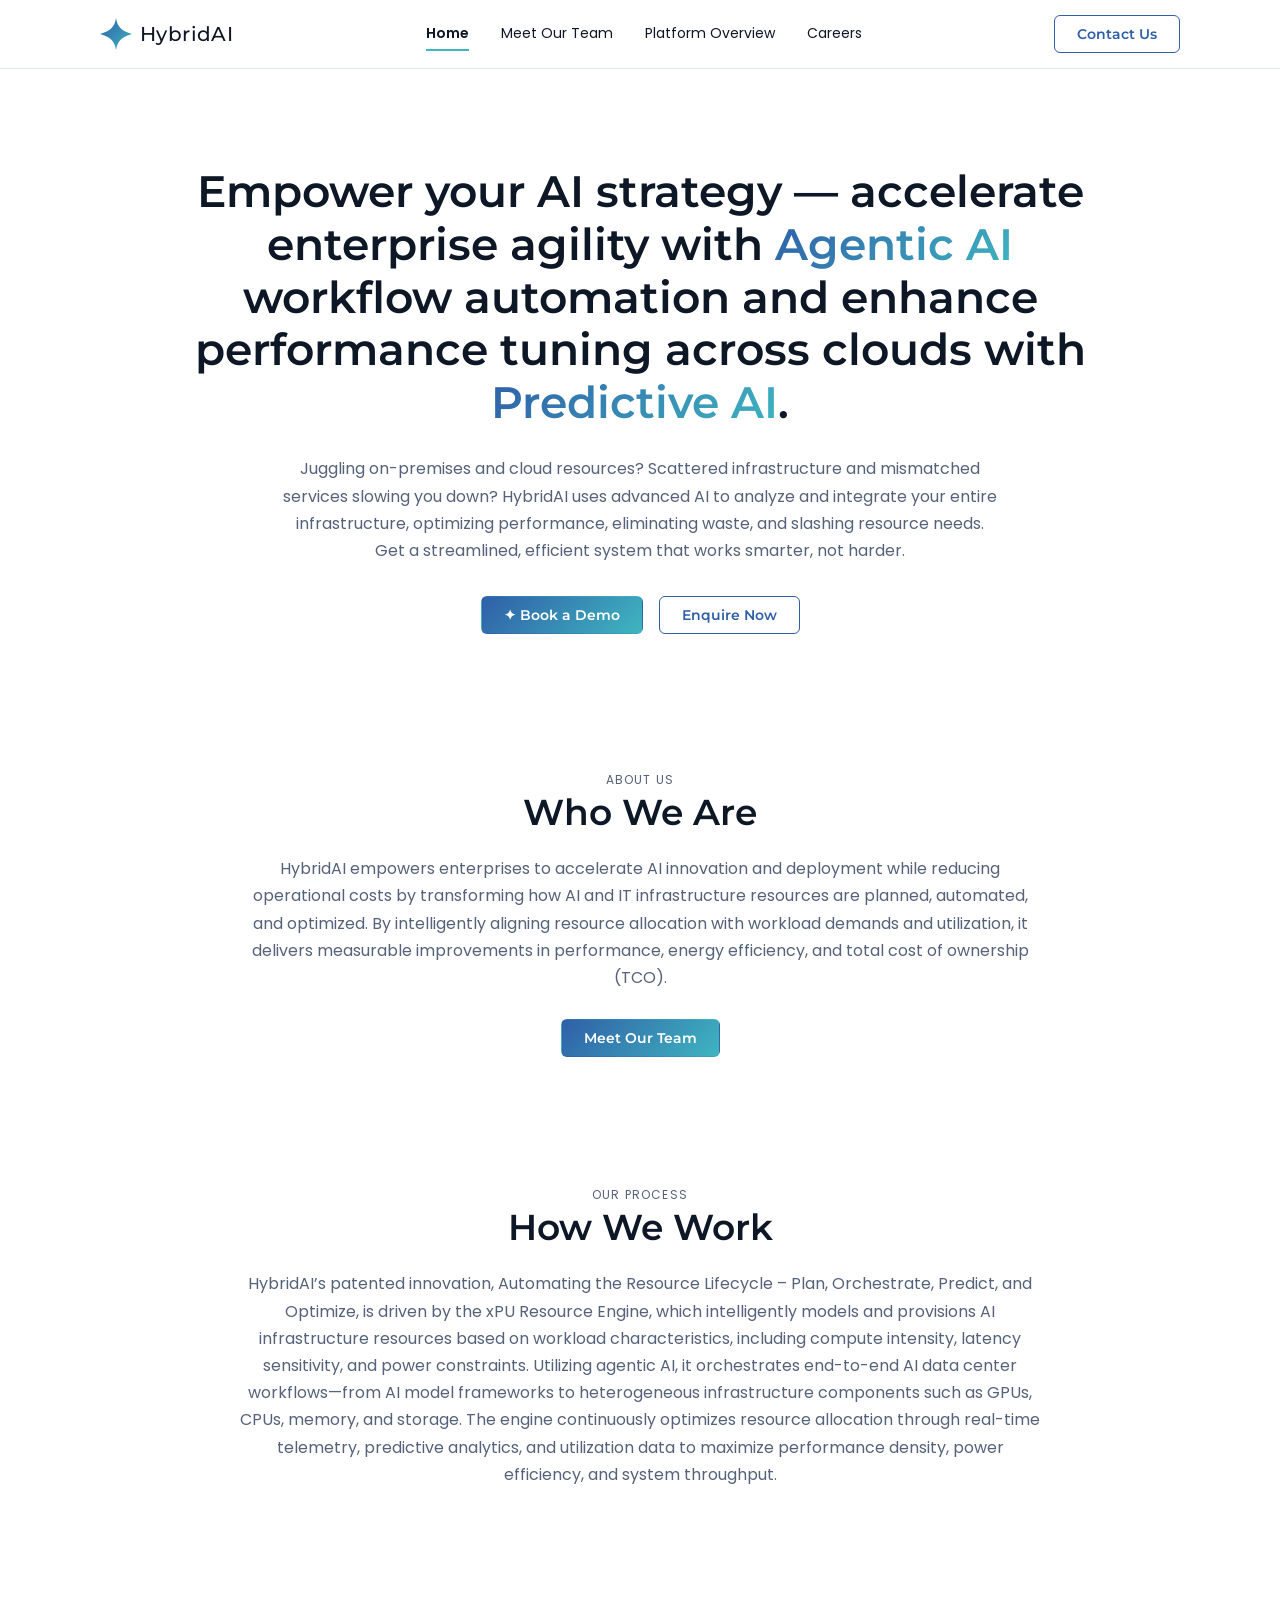
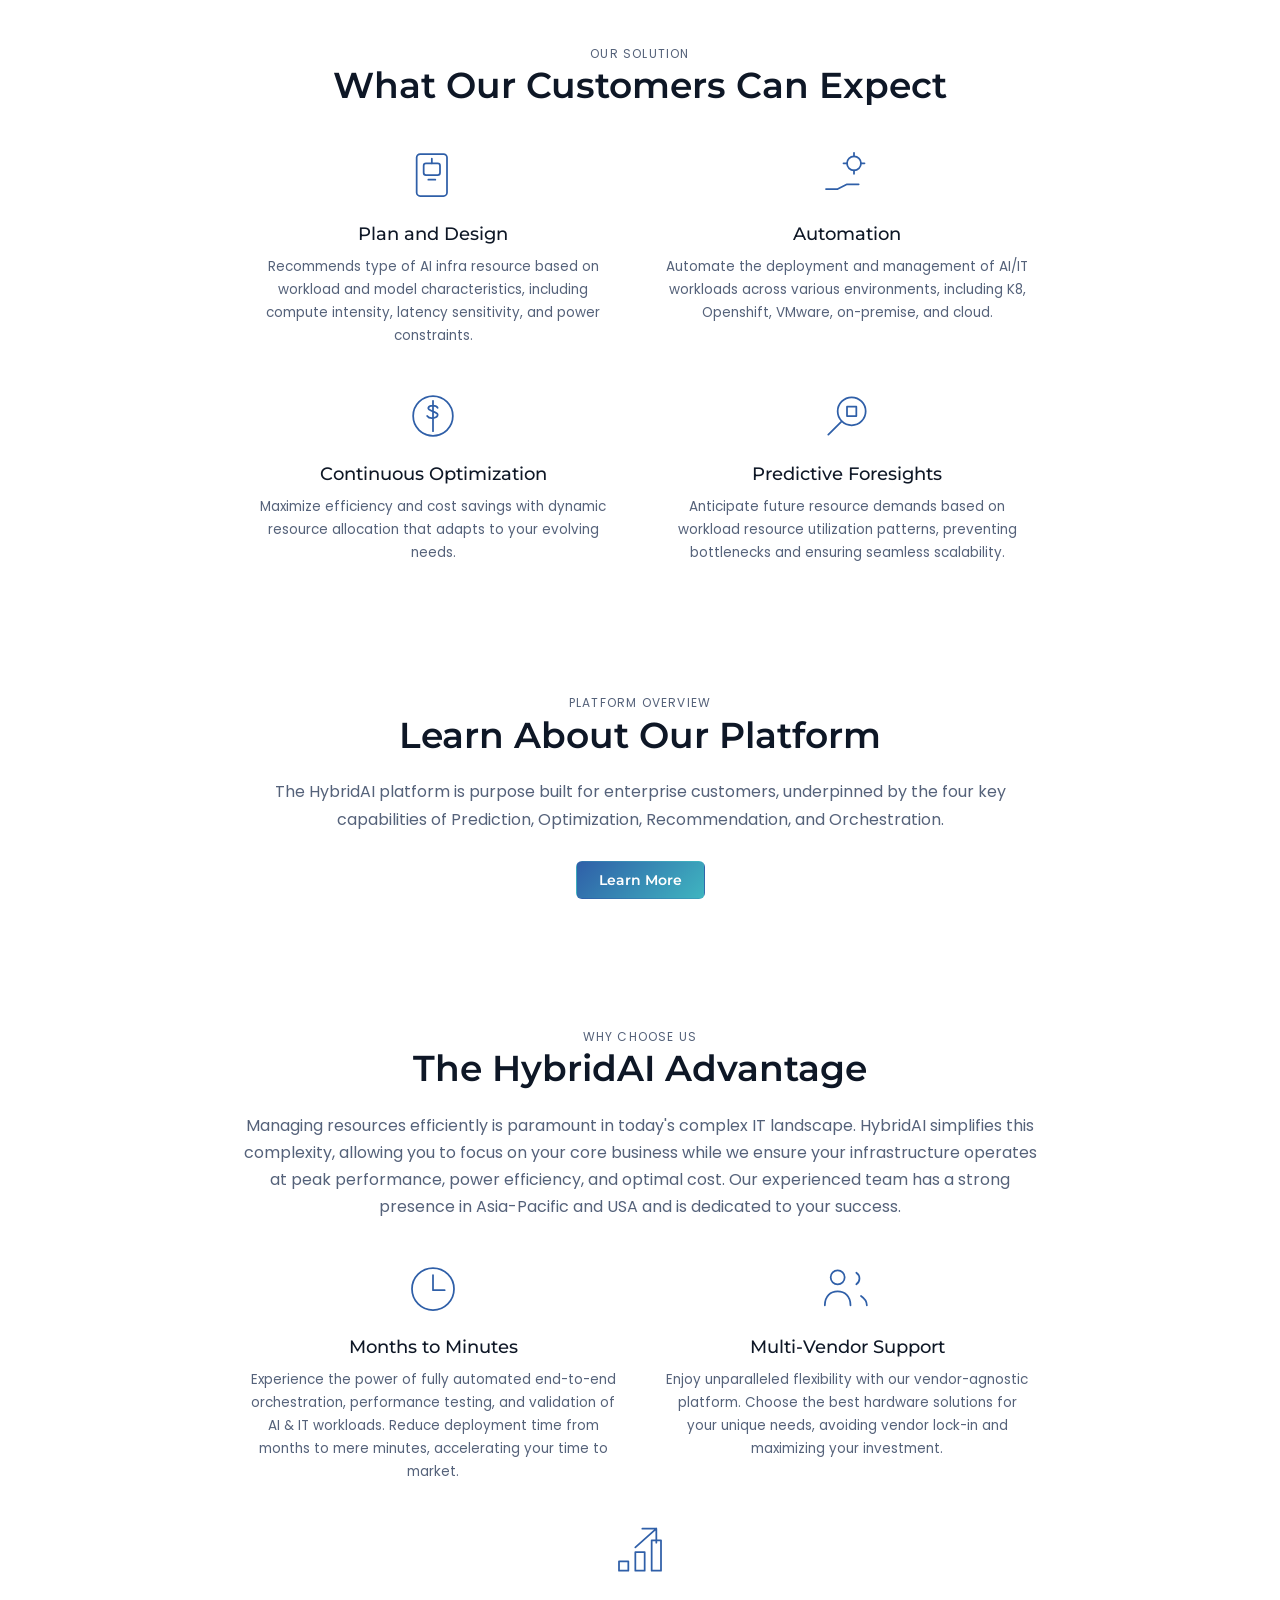
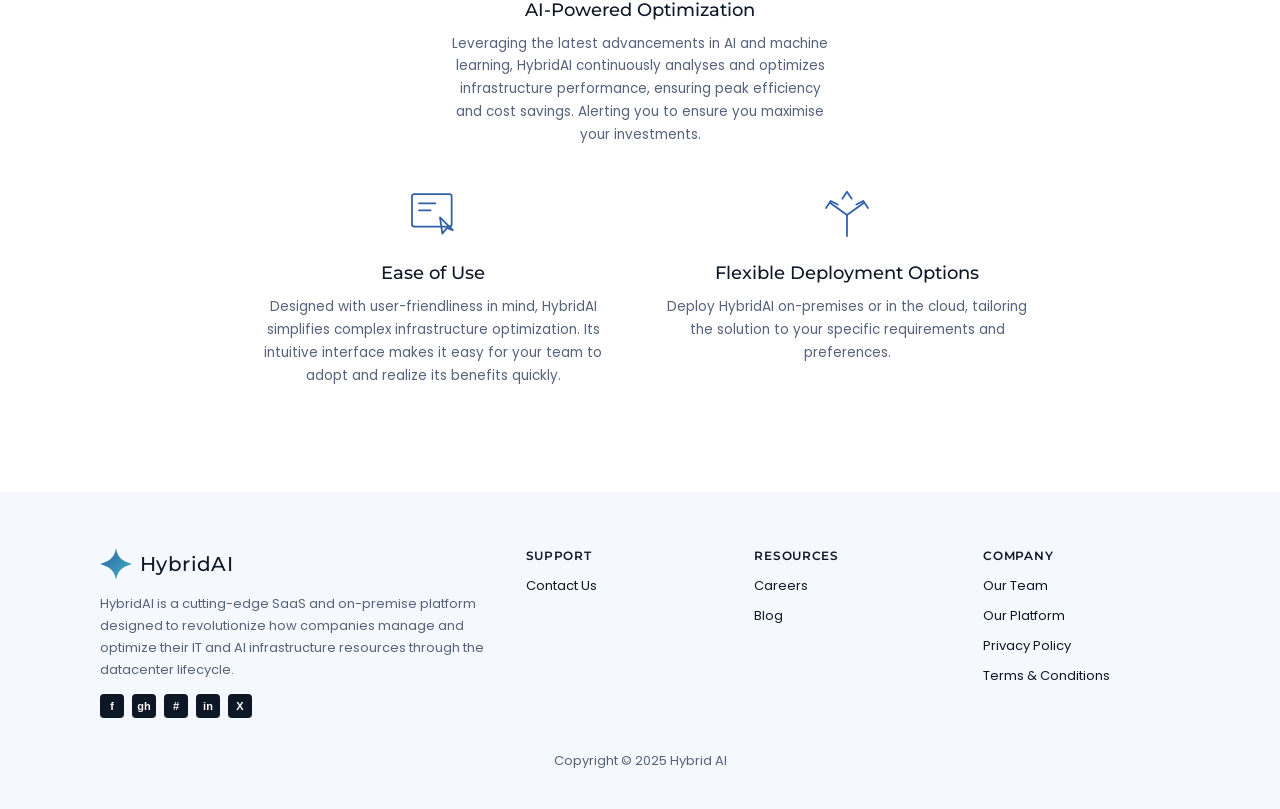
==== index.html @ e0571bff "Build HybridAI marketing site Co-Authored-By: Claude Sonnet 5.5 <noreply@anthropic.com> Claude-Sessi" ====
<!doctype html><html lang="en"><head><meta charset="utf-8"><meta name="viewport" content="width=device-width,initial-scale=1">
<title>Home · HybridAI</title><meta name="description" content="AI-driven IT infrastructure optimization.">
<link rel="preconnect" href="https://fonts.googleapis.com"><link href="https://fonts.googleapis.com/css2?family=Montserrat:wght@400;500;600;700&family=Poppins:wght@400;500&display=swap" rel="stylesheet">
<link rel="stylesheet" href="assets/style.css"></head><body><a class="skip" href="#main">Skip to content</a>
<header><div class="wrap nav"><a class="logo" href="index.html"><svg width="32" height="32" viewBox="0 0 32 32" aria-hidden="true"><defs><linearGradient id="g" x1="0" y1="0" x2="1" y2="1"><stop stop-color="#2f5fa8"/><stop offset="1" stop-color="#3fb5c0"/></linearGradient></defs><path fill="url(#g)" d="M16 0c1.5 9 5.5 13 16 16-10.500 3-14.500 7-16 16-1.500-9-5.500-13-16-16C10.500 13 14.500 9 16 0z"/></svg>HybridAI</a>
<button class="menu" aria-label="Menu" aria-expanded="false">☰</button><nav aria-label="Main"><ul><li><a href="index.html" aria-current=page>Home</a></li><li><a href="team.html">Meet Our Team</a></li><li><a href="platform.html">Platform Overview</a></li><li><a href="careers.html">Careers</a></li></ul></nav><a class="btn" href="contact.html">Contact Us</a></div></header>
<main id="main"><section class="hero wrap"><h1 class="reveal">Empower your AI strategy — accelerate enterprise agility with <em>Agentic AI</em> workflow automation and enhance performance tuning across clouds with <em>Predictive AI</em>.</h1>
<p class="reveal">Juggling on-premises and cloud resources? Scattered infrastructure and mismatched services slowing you down? HybridAI uses advanced AI to analyze and integrate your entire infrastructure, optimizing performance, eliminating waste, and slashing resource needs. Get a streamlined, efficient system that works smarter, not harder.</p>
<div class="cta reveal"><a class="btn fill" href="contact.html">✦ Book a Demo</a><a class="btn" href="contact.html">Enquire Now</a></div></section>
<section class="s wrap"><p class="eyebrow">About Us</p><h2>Who We Are</h2><p class="lead reveal">HybridAI empowers enterprises to accelerate AI innovation and deployment while reducing operational costs by transforming how AI and IT infrastructure resources are planned, automated, and optimized. By intelligently aligning resource allocation with workload demands and utilization, it delivers measurable improvements in performance, energy efficiency, and total cost of ownership (TCO).</p><a class="btn fill" href="team.html">Meet Our Team</a></section>
<section class="s wrap"><p class="eyebrow">Our Process</p><h2>How We Work</h2><p class="lead reveal">HybridAI’s patented innovation, Automating the Resource Lifecycle – Plan, Orchestrate, Predict, and Optimize, is driven by the xPU Resource Engine, which intelligently models and provisions AI infrastructure resources based on workload characteristics, including compute intensity, latency sensitivity, and power constraints. Utilizing agentic AI, it orchestrates end-to-end AI data center workflows—from AI model frameworks to heterogeneous infrastructure components such as GPUs, CPUs, memory, and storage. The engine continuously optimizes resource allocation through real-time telemetry, predictive analytics, and utilization data to maximize performance density, power efficiency, and system throughput.</p></section>
<section class="s wrap"><p class="eyebrow">Our Solution</p><h2>What Our Customers Can Expect</h2><div class="grid">
<div class="feat reveal"><svg viewBox="0 0 48 48"><rect x="10" y="6" width="26" height="36" rx="3"/><rect x="16" y="14" width="14" height="10" rx="2"/><path d="M20 28h6M23 10v4"/></svg><h3>Plan and Design</h3><p>Recommends type of AI infra resource based on workload and model characteristics, including compute intensity, latency sensitivity, and power constraints.</p></div>
<div class="feat reveal"><svg viewBox="0 0 48 48"><circle cx="30" cy="14" r="6"/><path d="M30 5v3M30 20v3M21 14h3M36 14h3M6 36h10l8-4h10"/></svg><h3>Automation</h3><p>Automate the deployment and management of AI/IT workloads across various environments, including K8, Openshift, VMware, on-premise, and cloud.</p></div>
<div class="feat reveal"><svg viewBox="0 0 48 48"><circle cx="24" cy="24" r="17"/><path d="M28 17c-1-2-7-3-8 0s8 3 8 6-7 4-9 1M24 11v26"/></svg><h3>Continuous Optimization</h3><p>Maximize efficiency and cost savings with dynamic resource allocation that adapts to your evolving needs.</p></div>
<div class="feat reveal"><svg viewBox="0 0 48 48"><circle cx="28" cy="20" r="12"/><path d="M19 29 8 40M24 16h8v8h-8z"/></svg><h3>Predictive Foresights</h3><p>Anticipate future resource demands based on workload resource utilization patterns, preventing bottlenecks and ensuring seamless scalability.</p></div></div></section>
<section class="s wrap"><p class="eyebrow">Platform Overview</p><h2>Learn About Our Platform</h2><p class="lead">The HybridAI platform is purpose built for enterprise customers, underpinned by the four key capabilities of Prediction, Optimization, Recommendation, and Orchestration.</p><a class="btn fill" href="platform.html">Learn More</a></section>
<section class="s wrap"><p class="eyebrow">Why Choose Us</p><h2>The HybridAI Advantage</h2><p class="lead">Managing resources efficiently is paramount in today's complex IT landscape. HybridAI simplifies this complexity, allowing you to focus on your core business while we ensure your infrastructure operates at peak performance, power efficiency, and optimal cost. Our experienced team has a strong presence in Asia-Pacific and USA and is dedicated to your success.</p><div class="grid">
<div class="feat reveal"><svg viewBox="0 0 48 48"><circle cx="24" cy="24" r="18"/><path d="M24 12v13h10"/></svg><h3>Months to Minutes</h3><p>Experience the power of fully automated end-to-end orchestration, performance testing, and validation of AI &amp; IT workloads. Reduce deployment time from months to mere minutes, accelerating your time to market.</p></div>
<div class="feat reveal"><svg viewBox="0 0 48 48"><circle cx="16" cy="14" r="6"/><path d="M5 38c0-8 5-12 11-12s11 4 11 12M32 10a6 6 0 0 1 0 10M36 30c3 2 5 5 5 8"/></svg><h3>Multi-Vendor Support</h3><p>Enjoy unparalleled flexibility with our vendor-agnostic platform. Choose the best hardware solutions for your unique needs, avoiding vendor lock-in and maximizing your investment.</p></div>
<div class="feat reveal full"><svg viewBox="0 0 48 48"><rect x="6" y="32" width="8" height="8"/><rect x="20" y="24" width="8" height="16"/><rect x="34" y="14" width="8" height="26"/><path d="M26 4h12v12M38 4 20 20"/></svg><h3>AI-Powered Optimization</h3><p>Leveraging the latest advancements in AI and machine learning, HybridAI continuously analyses and optimizes infrastructure performance, ensuring peak efficiency and cost savings. Alerting you to ensure you maximise your investments.</p></div>
<div class="feat reveal"><svg viewBox="0 0 48 48"><rect x="6" y="6" width="34" height="28" rx="2"/><path d="M12 14h14M12 20h10M30 26l2 14 4-5 5 2z"/></svg><h3>Ease of Use</h3><p>Designed with user-friendliness in mind, HybridAI simplifies complex infrastructure optimization. Its intuitive interface makes it easy for your team to adopt and realize its benefits quickly.</p></div>
<div class="feat reveal"><svg viewBox="0 0 48 48"><path d="M24 42V24M24 24 10 14M24 24l14-10M6 18l4-6 6 3M42 18l-4-6-6 3M20 10l4-6 4 6"/></svg><h3>Flexible Deployment Options</h3><p>Deploy HybridAI on-premises or in the cloud, tailoring the solution to your specific requirements and preferences.</p></div></div></section></main>
<footer><div class="wrap"><div class="fgrid"><div><a class="logo" href="index.html"><svg width="32" height="32" viewBox="0 0 32 32" aria-hidden="true"><defs><linearGradient id="g" x1="0" y1="0" x2="1" y2="1"><stop stop-color="#2f5fa8"/><stop offset="1" stop-color="#3fb5c0"/></linearGradient></defs><path fill="url(#g)" d="M16 0c1.5 9 5.5 13 16 16-10.500 3-14.500 7-16 16-1.500-9-5.500-13-16-16C10.500 13 14.500 9 16 0z"/></svg>HybridAI</a><p>HybridAI is a cutting-edge SaaS and on-premise platform designed to revolutionize how companies manage and optimize their IT and AI infrastructure resources through the datacenter lifecycle.</p>
<div class="soc"><a href="#" aria-label="Facebook">f</a><a href="#" aria-label="GitHub">gh</a><a href="#" aria-label="Slack">#</a><a href="#" aria-label="LinkedIn">in</a><a href="#" aria-label="X">X</a></div></div>
<div><h4>SUPPORT</h4><ul><li><a href="contact.html">Contact Us</a></li></ul></div>
<div><h4>RESOURCES</h4><ul><li><a href="careers.html">Careers</a></li><li><a href="#">Blog</a></li></ul></div>
<div><h4>COMPANY</h4><ul><li><a href="team.html">Our Team</a></li><li><a href="platform.html">Our Platform</a></li><li><a href="#">Privacy Policy</a></li><li><a href="#">Terms &amp; Conditions</a></li></ul></div></div>
<p class="copy">Copyright © 2025 Hybrid AI</p></div></footer><script src="assets/app.js"></script></body></html>
---- assets/style.css ----
:root{--blue:#2f5fa8;--teal:#3fb5c0;--grad:linear-gradient(135deg,#2f5fa8,#3fb5c0);--ink:#0e1726;--muted:#55627a;--bg:#fff;--soft:#f5f8fc;--line:#dbe3ee;--r:10px}
@media(prefers-color-scheme:dark){:root{--ink:#eef3fb;--muted:#a3b0c5;--bg:#0b1220;--soft:#111a2c;--line:#24324a}}
*{box-sizing:border-box}html{scroll-behavior:smooth}
body{margin:0;font:400 16px/1.7 "Poppins",system-ui,sans-serif;color:var(--ink);background:var(--bg)}
h1,h2,h3{font-family:"Montserrat",system-ui,sans-serif;line-height:1.2;margin:0 0 .6em}
a{color:inherit;text-decoration:none}img,svg{max-width:100%}
.wrap{width:min(1080px,100% - 40px);margin-inline:auto}
.skip{position:absolute;left:-999px}.skip:focus{left:8px;top:8px;background:#fff;color:#000;padding:8px;z-index:99}
header{position:sticky;top:0;z-index:50;background:color-mix(in srgb,var(--bg) 88%,transparent);backdrop-filter:blur(12px);border-bottom:1px solid var(--line)}
.nav{display:flex;align-items:center;justify-content:space-between;height:68px;gap:16px}
.logo{display:flex;align-items:center;gap:8px;font:500 20px "Montserrat";letter-spacing:.02em}
nav ul{display:flex;gap:32px;list-style:none;margin:0;padding:0;font-size:14px}
nav a{padding:6px 0;border-bottom:2px solid transparent;transition:.2s}
nav a:hover{color:var(--teal)}nav a[aria-current=page]{font-weight:600;border-color:var(--teal)}
.btn{display:inline-block;border:1.5px solid var(--blue);border-radius:6px;padding:9px 22px;font:600 14px "Montserrat";cursor:pointer;transition:.2s;color:var(--blue);background:transparent}
.btn:hover{transform:translateY(-2px);box-shadow:0 8px 20px rgba(47,95,168,.25)}
.btn.fill{background:var(--grad);color:#fff;border-color:transparent}
.btn.sm{padding:6px 16px;font-size:13px}
.menu{display:none;background:none;border:0;font-size:26px;color:var(--ink);cursor:pointer}
.hero{padding:96px 0 72px;text-align:center}
.hero h1{font-size:clamp(28px,4.4vw,44px);font-weight:600;max-width:900px;margin-inline:auto}
.hero h1 em{font-style:normal;background:var(--grad);-webkit-background-clip:text;background-clip:text;color:transparent}
.hero p{max-width:720px;margin:0 auto 32px;color:var(--muted)}
.hero .cta{display:flex;gap:16px;justify-content:center;flex-wrap:wrap}
.band{background:linear-gradient(#b3c4e3,var(--bg) 100%);padding:80px 0 56px;text-align:center}
.band h1{font-size:clamp(32px,5vw,48px)}.band p{max-width:760px;margin:0 auto;color:var(--ink)}
.grad{background:var(--grad);-webkit-background-clip:text;background-clip:text;color:transparent}
section.s{padding:64px 0;text-align:center}
.eyebrow{font-size:12px;color:var(--muted);letter-spacing:.1em;text-transform:uppercase;margin:0}
.s h2{font-size:clamp(26px,3.6vw,36px);font-weight:600}
.s p.lead{max-width:800px;margin:0 auto 28px;color:var(--muted)}
.grid{display:grid;gap:40px 48px;grid-template-columns:repeat(2,1fr);max-width:780px;margin:40px auto 0}
.feat{text-align:center}.feat svg{width:56px;height:56px;stroke:var(--blue);fill:none;stroke-width:1.5;stroke-linecap:round;stroke-linejoin:round;margin-bottom:12px}
.feat h3{font-size:18px;font-weight:500}.feat p{font-size:13.5px;color:var(--muted);margin:0}
.feat.full{grid-column:1/-1;max-width:380px;margin-inline:auto}
.reveal{opacity:0;transform:translateY(20px);transition:.7s cubic-bezier(.2,.7,.2,1)}.reveal.in{opacity:1;transform:none}
.tabs{display:flex;gap:12px;flex-wrap:wrap;margin:24px 0}.band+.wrap .tabs,.tabs.c{justify-content:center}
.tab{border:0;background:var(--soft);color:var(--ink);padding:10px 24px;border-radius:999px;font:600 14px "Montserrat";cursor:pointer;transition:.2s}
.tab:hover{background:var(--line)}.tab[aria-selected=true]{background:var(--grad);color:#fff}
.panel{display:none;grid-template-columns:1fr auto;gap:32px;align-items:center;border-top:1px solid var(--line);padding:24px 0 48px;text-align:left}
.panel.on{display:grid;animation:f .4s}@keyframes f{from{opacity:0;transform:translateY(8px)}}
.panel ul{padding-left:20px}.panel svg{width:120px;stroke:var(--blue);fill:none;stroke-width:1.6}
.team{display:flex;flex-wrap:wrap;justify-content:center;gap:32px;margin:48px 0}
.card{width:215px;border-radius:14px;overflow:hidden;position:relative;background:#222;aspect-ratio:3/4;display:flex;align-items:flex-start;justify-content:center;font:600 64px "Montserrat";color:#fff;padding-top:60px;transition:.3s}
.card:hover{transform:translateY(-6px)}
.card div{position:absolute;left:8px;right:8px;bottom:8px;background:var(--bg);color:var(--ink);border-radius:8px;padding:6px 10px;font:600 13px/1.3 "Montserrat";text-align:left;display:flex;justify-content:space-between;align-items:center}
.card small{display:block;font:400 10px "Poppins";color:var(--muted)}
.stat{border-block:1px solid var(--blue);padding:8px;text-align:center;font-size:26px;color:var(--blue)}.stat b{font-size:42px}
.perks{display:grid;grid-template-columns:1fr 1fr;gap:12px}.perk{padding:16px;border-radius:8px;font-size:13px;text-align:left}
.perk h3{font-size:15px;margin:6px 0}.perk p{margin:0}
.p1{background:#dde3f0;color:#14203a}.p2{background:#d9f2f1;color:#0f2e30}.p3{background:#f7e1e4;color:#3a1419}.p4{background:#fcf3dc;color:#3a2e0f}
.about{display:grid;grid-template-columns:1fr 1.7fr;gap:32px;padding:48px 0;font-size:15px}
.job{border:1px solid var(--line);border-radius:8px;padding:16px;margin:16px 0;text-align:left}
.job header{all:unset;display:flex;justify-content:space-between;align-items:flex-start;gap:12px}
.job h3{font-size:16px;margin:0}.job small{color:var(--muted)}
.contact{display:grid;grid-template-columns:1fr 1fr;gap:56px;padding:72px 0}
.contact h1{font-size:44px}.contact li{list-style:none}
form{display:grid;grid-template-columns:1fr 1fr;gap:16px}form .w{grid-column:1/-1}
label{font:600 13px "Montserrat";display:block;margin-bottom:4px}label i{color:#e0446a}
input,select,textarea{width:100%;font:inherit;padding:10px 12px;border:1px solid var(--line);border-radius:6px;background:var(--bg);color:var(--ink)}
input:focus,select:focus,textarea:focus,.tab:focus-visible,a:focus-visible,button:focus-visible{outline:2px solid var(--teal);outline-offset:2px}
input:invalid:not(:placeholder-shown){border-color:#e0446a}
.ok{display:none;padding:12px;border-radius:6px;background:#d9f2f1;color:#0f2e30}
footer{background:var(--soft);padding:56px 0 24px;margin-top:40px;font-size:13px}
.fgrid{display:grid;grid-template-columns:2fr 1fr 1fr 1fr;gap:32px}
footer h4{font:600 12px "Montserrat";letter-spacing:.06em;margin:0 0 12px}footer ul{list-style:none;margin:0;padding:0}footer li{margin-bottom:8px}
footer a:hover{color:var(--teal)}footer p{color:var(--muted)}
.soc{display:flex;gap:8px}.soc a{width:24px;height:24px;background:var(--ink);color:var(--bg);display:grid;place-items:center;border-radius:4px;font:700 11px sans-serif}
.copy{text-align:center;margin-top:32px;color:var(--muted)}
@media(max-width:800px){.menu{display:block}nav{position:absolute;top:68px;left:0;right:0;background:var(--bg);border-bottom:1px solid var(--line);display:none;padding:12px 20px}nav.open{display:block}nav ul{flex-direction:column;gap:12px}.nav>.btn{display:none}
.grid,.contact,.about,.panel.on,.perks{grid-template-columns:1fr}.fgrid{grid-template-columns:1fr 1fr}.contact h1{font-size:34px}form{grid-template-columns:1fr}}
@media(prefers-reduced-motion:reduce){*{animation:none!important;transition:none!important}.reveal{opacity:1;transform:none}}
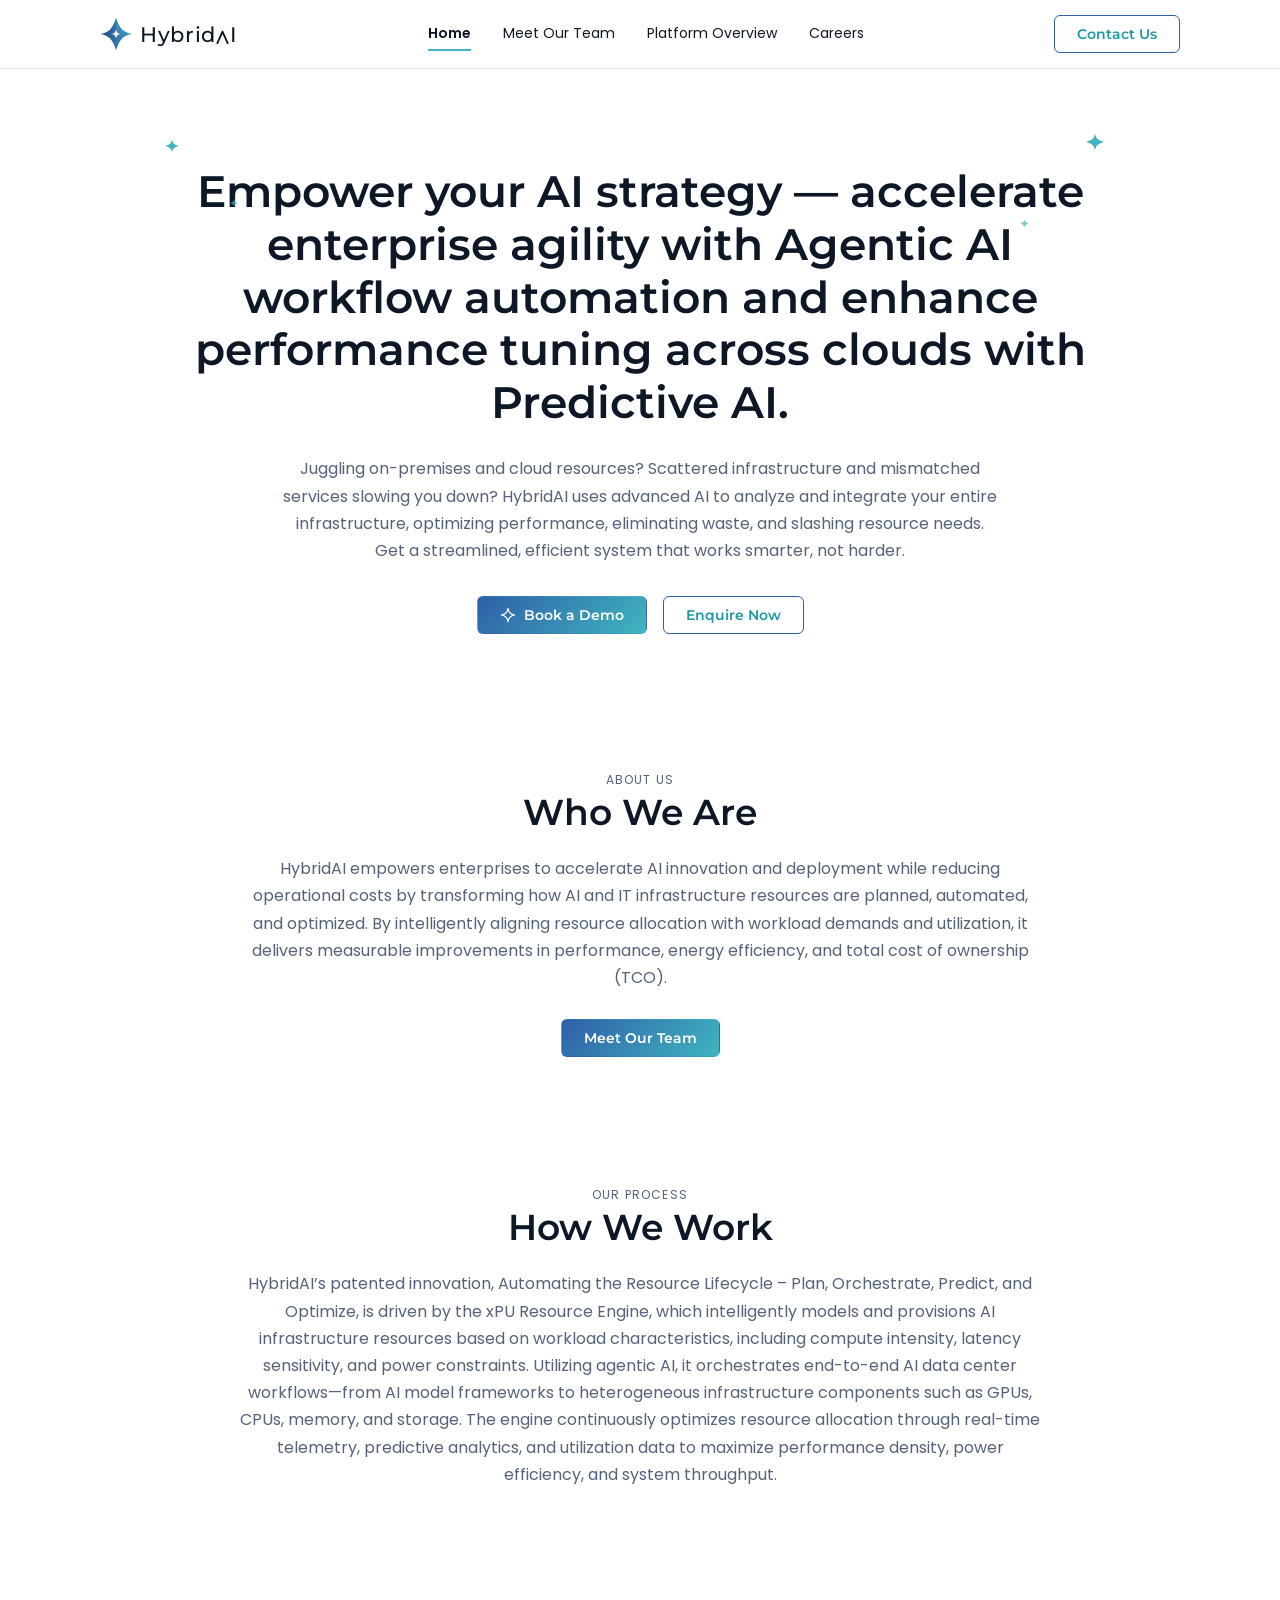
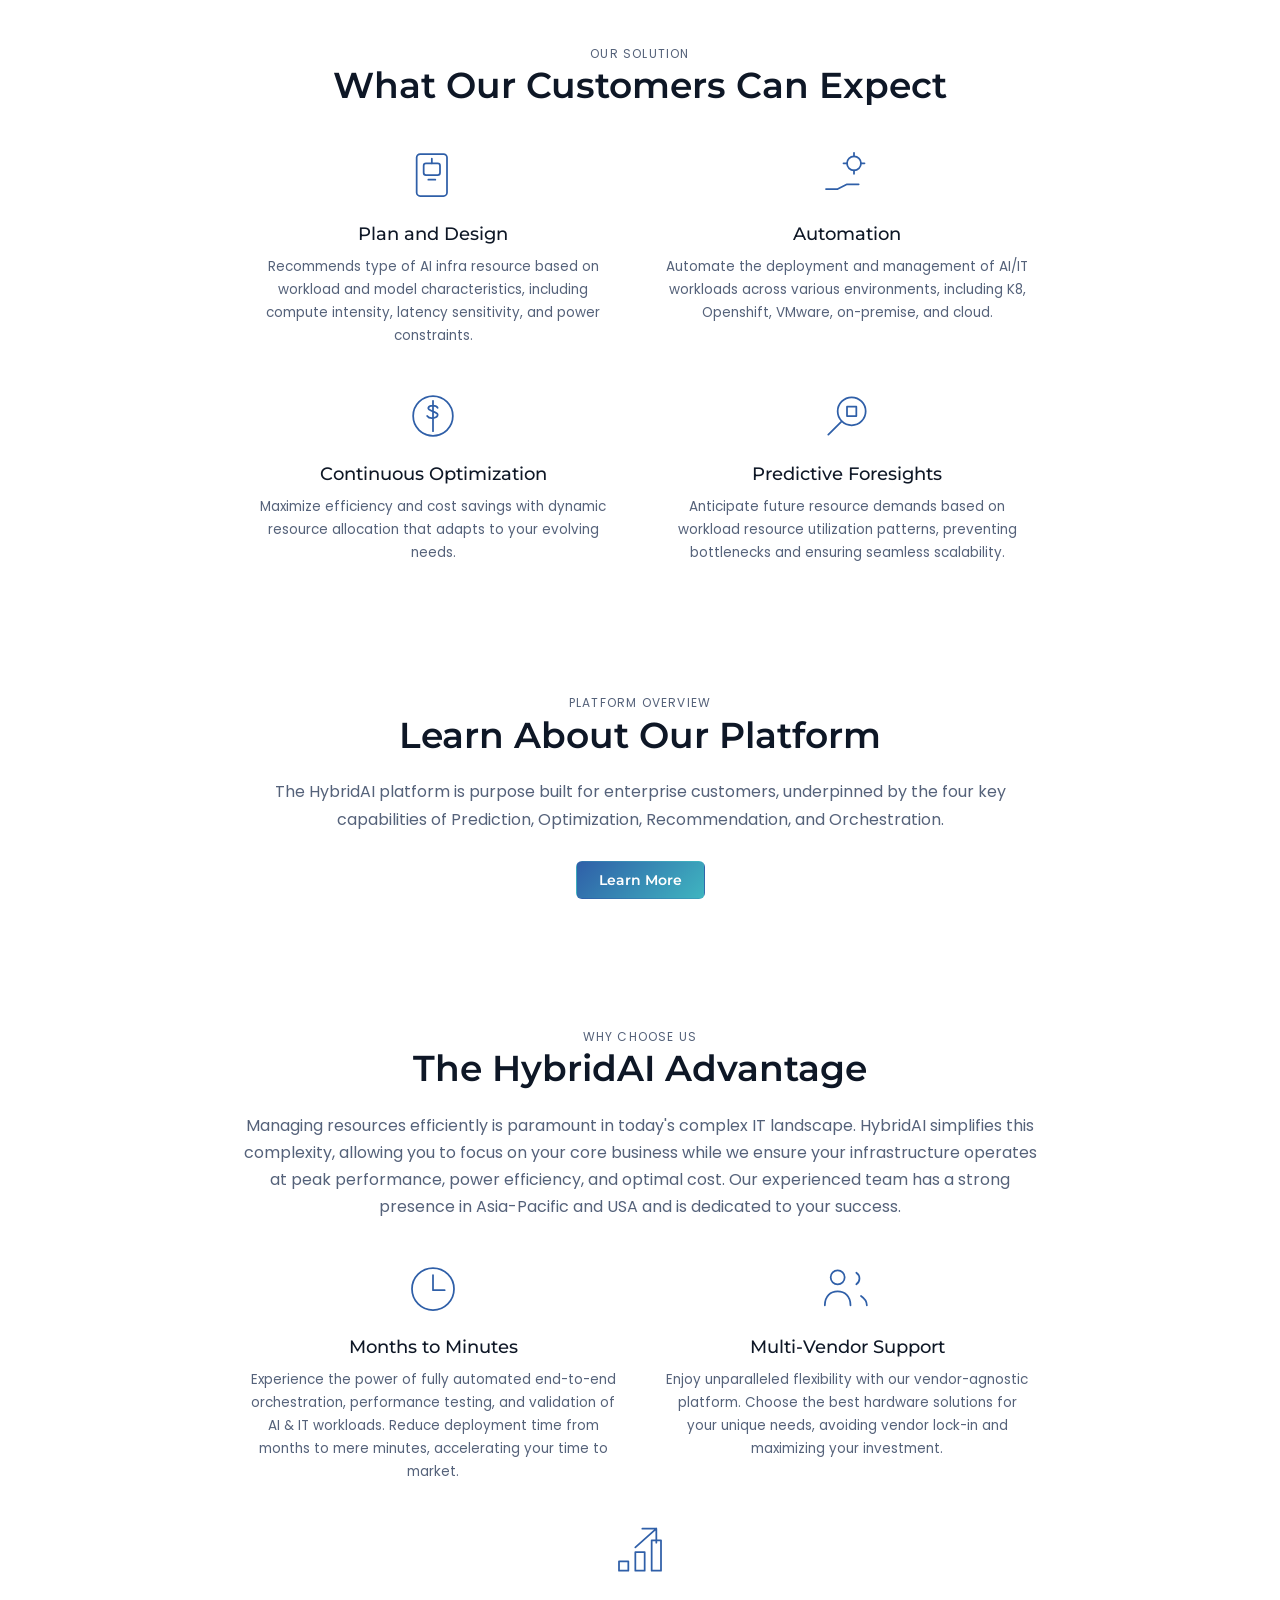
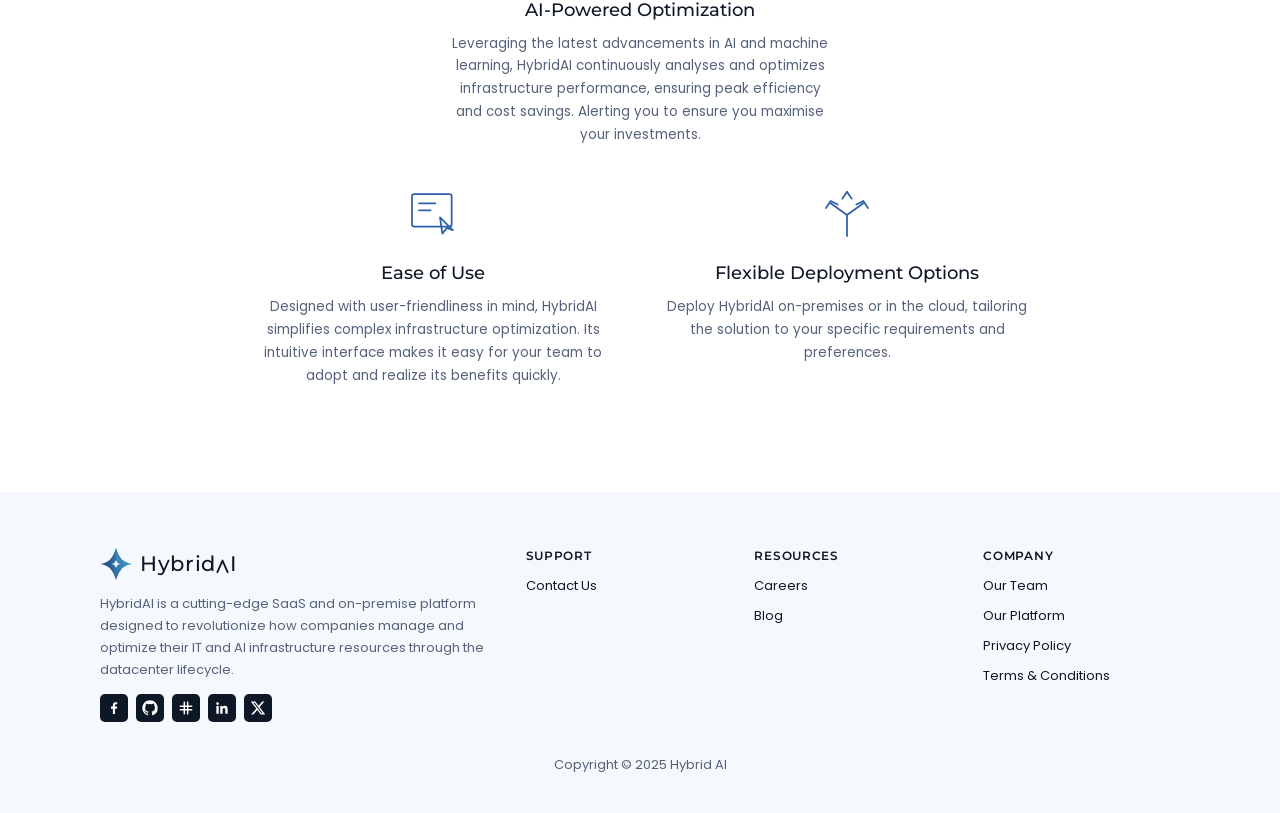
==== commit 43579c04: "Team, branding, platform, footer, blog and contact updates Co-Authored-By: Claude Sonnet 5.5 <norepl" ====
--- a/index.html
+++ b/index.html
@@ -2,11 +2,11 @@
 <title>Home · HybridAI</title><meta name="description" content="AI-driven IT infrastructure optimization.">
 <link rel="preconnect" href="https://fonts.googleapis.com"><link href="https://fonts.googleapis.com/css2?family=Montserrat:wght@400;500;600;700&family=Poppins:wght@400;500&display=swap" rel="stylesheet">
 <link rel="stylesheet" href="assets/style.css"></head><body><a class="skip" href="#main">Skip to content</a>
-<header><div class="wrap nav"><a class="logo" href="index.html"><svg width="32" height="32" viewBox="0 0 32 32" aria-hidden="true"><defs><linearGradient id="g" x1="0" y1="0" x2="1" y2="1"><stop stop-color="#2f5fa8"/><stop offset="1" stop-color="#3fb5c0"/></linearGradient></defs><path fill="url(#g)" d="M16 0c1.5 9 5.5 13 16 16-10.500 3-14.500 7-16 16-1.500-9-5.500-13-16-16C10.500 13 14.500 9 16 0z"/></svg>HybridAI</a>
-<button class="menu" aria-label="Menu" aria-expanded="false">☰</button><nav aria-label="Main"><ul><li><a href="index.html" aria-current=page>Home</a></li><li><a href="team.html">Meet Our Team</a></li><li><a href="platform.html">Platform Overview</a></li><li><a href="careers.html">Careers</a></li></ul></nav><a class="btn" href="contact.html">Contact Us</a></div></header>
-<main id="main"><section class="hero wrap"><h1 class="reveal">Empower your AI strategy — accelerate enterprise agility with <em>Agentic AI</em> workflow automation and enhance performance tuning across clouds with <em>Predictive AI</em>.</h1>
+<header><div class="wrap nav"><a class="logo" href="index.html"><svg width="32" height="32" viewBox="0 0 32 32" aria-hidden="true"><defs><linearGradient id="a7" x1="0" y1="0" x2="0" y2="1"><stop stop-color="#3fb5c0"/><stop offset="1" stop-color="#2f5fa8"/></linearGradient><linearGradient id="b7" x1="0" y1="0" x2="1" y2="0"><stop stop-color="#1c3f78"/><stop offset="1" stop-color="#4aa3d8"/></linearGradient></defs><path fill="url(#a7)" d="M16 0c.9 8 3.4 12.600 0 16-3.400-3.400-.9-8 0-16z" transform="rotate(0 16 16)"/><path fill="#2f5fa8" d="M16 0c1.200 8.500 5 12.500 16 16-11 3.500-14.800 7.500-16 16-1.200-8.500-5-12.500-16-16C11 12.500 14.800 8.500 16 0z" opacity=".0"/><path fill="url(#b7)" d="M32 16C23.500 17.200 19.500 21 16 32c-3.500-11-7.500-14.800-16-16 8.500-1.200 12.500-5 16-16 3.500 11 7.500 14.800 16 16z"/><path fill="url(#a7)" d="M16 0c1.200 8.500 5 12.500 16 16C23.500 17.200 19.500 21 16 32z" opacity=".55"/><path fill="#fff" opacity=".9" d="M16 11.500c.5 2.800 1.700 4 4.500 4.500-2.800.5-4 1.700-4.500 4.500-.5-2.800-1.700-4-4.500-4.500 2.800-.5 4-1.700 4.500-4.500z"/></svg><span class="wm" aria-label="HybridAI">Hybrid<svg class="lam" viewBox="0 0 14 15" aria-hidden="true"><path d="M1.500 14 7 1.500 12.500 14" fill="none" stroke="currentColor" stroke-width="2" stroke-linecap="round" stroke-linejoin="round"/></svg>I</span></a>
+<button class="menu" aria-label="Menu" aria-expanded="false">☰</button><nav aria-label="Main"><ul><li><a href="index.html" aria-current=page>Home</a></li><li><a href="team.html">Meet Our Team</a></li><li><a href="platform.html">Platform Overview</a></li><li><a href="careers.html">Careers</a></li><li class="mob"><a class="btn fill" href="contact.html#contact-form">Contact Us</a></li></ul></nav><a class="btn out" href="contact.html#contact-form">Contact Us</a></div></header>
+<main id="main"><section class="hero wrap"><span class="sp s1"><svg class="spark" viewBox="0 0 24 24" aria-hidden="true"><path fill="currentColor" d="M12 0c.8 7 3.400 9.600 12 12-8.600 2.400-11.200 5-12 12-.8-7-3.400-9.600-12-12C8.600 9.600 11.200 7 12 0z"/></svg></span><span class="sp s2"><svg class="spark" viewBox="0 0 24 24" aria-hidden="true"><path fill="currentColor" d="M12 0c.8 7 3.400 9.600 12 12-8.600 2.400-11.200 5-12 12-.8-7-3.400-9.600-12-12C8.600 9.600 11.200 7 12 0z"/></svg></span><span class="sp s3"><svg class="spark" viewBox="0 0 24 24" aria-hidden="true"><path fill="currentColor" d="M12 0c.8 7 3.400 9.600 12 12-8.600 2.400-11.200 5-12 12-.8-7-3.400-9.600-12-12C8.600 9.600 11.200 7 12 0z"/></svg></span><span class="sp s4"><svg class="spark" viewBox="0 0 24 24" aria-hidden="true"><path fill="currentColor" d="M12 0c.8 7 3.400 9.600 12 12-8.600 2.400-11.200 5-12 12-.8-7-3.400-9.600-12-12C8.600 9.600 11.200 7 12 0z"/></svg></span><h1 class="reveal">Empower your AI strategy — accelerate enterprise agility with Agentic AI workflow automation and enhance performance tuning across clouds with Predictive AI.</h1>
 <p class="reveal">Juggling on-premises and cloud resources? Scattered infrastructure and mismatched services slowing you down? HybridAI uses advanced AI to analyze and integrate your entire infrastructure, optimizing performance, eliminating waste, and slashing resource needs. Get a streamlined, efficient system that works smarter, not harder.</p>
-<div class="cta reveal"><a class="btn fill" href="contact.html">✦ Book a Demo</a><a class="btn" href="contact.html">Enquire Now</a></div></section>
+<div class="cta reveal"><a class="btn fill" href="contact.html#contact-form"><svg class="sparko" viewBox="0 0 24 24" aria-hidden="true"><path fill="none" stroke="currentColor" stroke-width="1.8" stroke-linejoin="round" d="M12 2c.9 6.500 3.500 9.100 10 10-6.500.9-9.100 3.500-10 10-.9-6.500-3.500-9.100-10-10 6.500-.9 9.100-3.500 10-10z"/></svg>Book a Demo</a><a class="btn out" href="contact.html#contact-form">Enquire Now</a></div></section>
 <section class="s wrap"><p class="eyebrow">About Us</p><h2>Who We Are</h2><p class="lead reveal">HybridAI empowers enterprises to accelerate AI innovation and deployment while reducing operational costs by transforming how AI and IT infrastructure resources are planned, automated, and optimized. By intelligently aligning resource allocation with workload demands and utilization, it delivers measurable improvements in performance, energy efficiency, and total cost of ownership (TCO).</p><a class="btn fill" href="team.html">Meet Our Team</a></section>
 <section class="s wrap"><p class="eyebrow">Our Process</p><h2>How We Work</h2><p class="lead reveal">HybridAI’s patented innovation, Automating the Resource Lifecycle – Plan, Orchestrate, Predict, and Optimize, is driven by the xPU Resource Engine, which intelligently models and provisions AI infrastructure resources based on workload characteristics, including compute intensity, latency sensitivity, and power constraints. Utilizing agentic AI, it orchestrates end-to-end AI data center workflows—from AI model frameworks to heterogeneous infrastructure components such as GPUs, CPUs, memory, and storage. The engine continuously optimizes resource allocation through real-time telemetry, predictive analytics, and utilization data to maximize performance density, power efficiency, and system throughput.</p></section>
 <section class="s wrap"><p class="eyebrow">Our Solution</p><h2>What Our Customers Can Expect</h2><div class="grid">
@@ -21,9 +21,9 @@
 <div class="feat reveal full"><svg viewBox="0 0 48 48"><rect x="6" y="32" width="8" height="8"/><rect x="20" y="24" width="8" height="16"/><rect x="34" y="14" width="8" height="26"/><path d="M26 4h12v12M38 4 20 20"/></svg><h3>AI-Powered Optimization</h3><p>Leveraging the latest advancements in AI and machine learning, HybridAI continuously analyses and optimizes infrastructure performance, ensuring peak efficiency and cost savings. Alerting you to ensure you maximise your investments.</p></div>
 <div class="feat reveal"><svg viewBox="0 0 48 48"><rect x="6" y="6" width="34" height="28" rx="2"/><path d="M12 14h14M12 20h10M30 26l2 14 4-5 5 2z"/></svg><h3>Ease of Use</h3><p>Designed with user-friendliness in mind, HybridAI simplifies complex infrastructure optimization. Its intuitive interface makes it easy for your team to adopt and realize its benefits quickly.</p></div>
 <div class="feat reveal"><svg viewBox="0 0 48 48"><path d="M24 42V24M24 24 10 14M24 24l14-10M6 18l4-6 6 3M42 18l-4-6-6 3M20 10l4-6 4 6"/></svg><h3>Flexible Deployment Options</h3><p>Deploy HybridAI on-premises or in the cloud, tailoring the solution to your specific requirements and preferences.</p></div></div></section></main>
-<footer><div class="wrap"><div class="fgrid"><div><a class="logo" href="index.html"><svg width="32" height="32" viewBox="0 0 32 32" aria-hidden="true"><defs><linearGradient id="g" x1="0" y1="0" x2="1" y2="1"><stop stop-color="#2f5fa8"/><stop offset="1" stop-color="#3fb5c0"/></linearGradient></defs><path fill="url(#g)" d="M16 0c1.5 9 5.5 13 16 16-10.500 3-14.500 7-16 16-1.500-9-5.500-13-16-16C10.500 13 14.500 9 16 0z"/></svg>HybridAI</a><p>HybridAI is a cutting-edge SaaS and on-premise platform designed to revolutionize how companies manage and optimize their IT and AI infrastructure resources through the datacenter lifecycle.</p>
-<div class="soc"><a href="#" aria-label="Facebook">f</a><a href="#" aria-label="GitHub">gh</a><a href="#" aria-label="Slack">#</a><a href="#" aria-label="LinkedIn">in</a><a href="#" aria-label="X">X</a></div></div>
-<div><h4>SUPPORT</h4><ul><li><a href="contact.html">Contact Us</a></li></ul></div>
-<div><h4>RESOURCES</h4><ul><li><a href="careers.html">Careers</a></li><li><a href="#">Blog</a></li></ul></div>
-<div><h4>COMPANY</h4><ul><li><a href="team.html">Our Team</a></li><li><a href="platform.html">Our Platform</a></li><li><a href="#">Privacy Policy</a></li><li><a href="#">Terms &amp; Conditions</a></li></ul></div></div>
+<footer><div class="wrap"><div class="fgrid"><div><a class="logo" href="index.html"><svg width="32" height="32" viewBox="0 0 32 32" aria-hidden="true"><defs><linearGradient id="a8" x1="0" y1="0" x2="0" y2="1"><stop stop-color="#3fb5c0"/><stop offset="1" stop-color="#2f5fa8"/></linearGradient><linearGradient id="b8" x1="0" y1="0" x2="1" y2="0"><stop stop-color="#1c3f78"/><stop offset="1" stop-color="#4aa3d8"/></linearGradient></defs><path fill="url(#a8)" d="M16 0c.9 8 3.4 12.600 0 16-3.400-3.400-.9-8 0-16z" transform="rotate(0 16 16)"/><path fill="#2f5fa8" d="M16 0c1.200 8.500 5 12.500 16 16-11 3.500-14.800 7.500-16 16-1.200-8.500-5-12.500-16-16C11 12.500 14.800 8.500 16 0z" opacity=".0"/><path fill="url(#b8)" d="M32 16C23.500 17.200 19.500 21 16 32c-3.500-11-7.500-14.800-16-16 8.500-1.200 12.500-5 16-16 3.500 11 7.500 14.800 16 16z"/><path fill="url(#a8)" d="M16 0c1.200 8.500 5 12.500 16 16C23.500 17.200 19.500 21 16 32z" opacity=".55"/><path fill="#fff" opacity=".9" d="M16 11.500c.5 2.800 1.700 4 4.500 4.500-2.800.5-4 1.700-4.500 4.500-.5-2.800-1.700-4-4.500-4.500 2.800-.5 4-1.700 4.500-4.500z"/></svg><span class="wm" aria-label="HybridAI">Hybrid<svg class="lam" viewBox="0 0 14 15" aria-hidden="true"><path d="M1.500 14 7 1.500 12.500 14" fill="none" stroke="currentColor" stroke-width="2" stroke-linecap="round" stroke-linejoin="round"/></svg>I</span></a><p>HybridAI is a cutting-edge SaaS and on-premise platform designed to revolutionize how companies manage and optimize their IT and AI infrastructure resources through the datacenter lifecycle.</p>
+<div class="soc"><a href="https://www.facebook.com/" target="_blank" rel="noopener noreferrer" aria-label="HybridAI on Facebook"><svg class="ico" viewBox="0 0 24 24" fill="currentColor" aria-hidden="true"><path d="M13.500 21v-8h2.700l.4-3.200h-3.100V7.800c0-.9.3-1.500 1.600-1.500h1.700V3.400c-.3 0-1.300-.1-2.400-.1-2.400 0-4.100 1.500-4.100 4.200v2.300H7.500V13h2.800v8z"/></svg></a><a href="https://github.com/" target="_blank" rel="noopener noreferrer" aria-label="HybridAI on GitHub"><svg class="ico" viewBox="0 0 24 24" fill="currentColor" aria-hidden="true"><path d="M12 .5C5.650.5.500 5.650.500 12c0 5.080 3.290 9.390 7.860 10.910.58.100.79-.25.79-.56v-2c-3.200.7-3.870-1.370-3.870-1.370-.52-1.330-1.280-1.690-1.280-1.690-1.050-.71.080-.7.080-.7 1.160.08 1.770 1.190 1.770 1.190 1.030 1.770 2.700 1.260 3.360.96.1-.75.4-1.260.73-1.550-2.550-.29-5.240-1.280-5.240-5.690 0-1.260.45-2.280 1.190-3.090-.12-.29-.52-1.460.11-3.050 0 0 .97-.31 3.170 1.180a11 11 0 0 1 5.760 0c2.200-1.490 3.170-1.180 3.170-1.180.63 1.590.23 2.760.11 3.050.74.81 1.190 1.830 1.190 3.090 0 4.420-2.690 5.390-5.250 5.680.41.36.78 1.060.78 2.140v3.170c0 .31.21.67.8.56A11.500 11.500 0 0 0 23.500 12C23.500 5.650 18.350.5 12 .5z"/></svg></a><a href="https://slack.com/" target="_blank" rel="noopener noreferrer" aria-label="HybridAI on Slack"><svg class="ico" viewBox="0 0 24 24" fill="currentColor" aria-hidden="true"><g fill="none" stroke="currentColor" stroke-width="2.200" stroke-linecap="round"><path d="M9.500 3.500v17M14.500 3.500v17M3.500 9.500h17M3.500 14.500h17"/></g></svg></a><a href="https://www.linkedin.com/" target="_blank" rel="noopener noreferrer" aria-label="HybridAI on LinkedIn"><svg class="ico" viewBox="0 0 24 24" fill="currentColor" aria-hidden="true"><path d="M20.450 20.450h-3.560v-5.570c0-1.330-.03-3.040-1.850-3.040-1.860 0-2.140 1.450-2.140 2.940v5.670H9.350V9h3.410v1.560h.05c.48-.9 1.640-1.850 3.370-1.850 3.600 0 4.270 2.370 4.270 5.460v6.280zM5.340 7.430a2.060 2.060 0 1 1 0-4.120 2.060 2.060 0 0 1 0 4.120zM7.120 20.450H3.560V9h3.560v11.450z"/></svg></a><a href="https://x.com/" target="_blank" rel="noopener noreferrer" aria-label="HybridAI on X"><svg class="ico" viewBox="0 0 24 24" fill="currentColor" aria-hidden="true"><path d="M18.244 2.250h3.308l-7.227 8.260 8.502 11.240H16.170l-5.214-6.817L4.990 21.750H1.680l7.730-8.835L1.254 2.250H8.080l4.713 6.231zm-1.161 17.520h1.833L7.084 4.126H5.117z"/></svg></a></div></div>
+<div><h4>SUPPORT</h4><ul><li><a href="contact.html#contact-form">Contact Us</a></li></ul></div>
+<div><h4>RESOURCES</h4><ul><li><a href="careers.html">Careers</a></li><li><a href="blog.html">Blog</a></li></ul></div>
+<div><h4>COMPANY</h4><ul><li><a href="team.html">Our Team</a></li><li><a href="platform.html">Our Platform</a></li><li><a href="privacy.html">Privacy Policy</a></li><li><a href="terms.html">Terms &amp; Conditions</a></li></ul></div></div>
 <p class="copy">Copyright © 2025 Hybrid AI</p></div></footer><script src="assets/app.js"></script></body></html>
--- a/assets/style.css
+++ b/assets/style.css
@@ -8,18 +8,18 @@
 .skip{position:absolute;left:-999px}.skip:focus{left:8px;top:8px;background:#fff;color:#000;padding:8px;z-index:99}
 header{position:sticky;top:0;z-index:50;background:color-mix(in srgb,var(--bg) 88%,transparent);backdrop-filter:blur(12px);border-bottom:1px solid var(--line)}
 .nav{display:flex;align-items:center;justify-content:space-between;height:68px;gap:16px}
-.logo{display:flex;align-items:center;gap:8px;font:500 20px "Montserrat";letter-spacing:.02em}
+.logo{display:flex;align-items:center;gap:8px}.wm{font:500 21px/1 "Montserrat",sans-serif;letter-spacing:.03em;display:inline-flex;align-items:flex-end;color:var(--ink)}.lam{width:.62em;height:.68em;margin:0 .02em .02em}
 nav ul{display:flex;gap:32px;list-style:none;margin:0;padding:0;font-size:14px}
 nav a{padding:6px 0;border-bottom:2px solid transparent;transition:.2s}
 nav a:hover{color:var(--teal)}nav a[aria-current=page]{font-weight:600;border-color:var(--teal)}
 .btn{display:inline-block;border:1.5px solid var(--blue);border-radius:6px;padding:9px 22px;font:600 14px "Montserrat";cursor:pointer;transition:.2s;color:var(--blue);background:transparent}
 .btn:hover{transform:translateY(-2px);box-shadow:0 8px 20px rgba(47,95,168,.25)}
-.btn.fill{background:var(--grad);color:#fff;border-color:transparent}
+.btn.out{color:#1d98a5;border-color:var(--blue)}.btn.fill{display:inline-flex;align-items:center;gap:8px;background:var(--grad);color:#fff;border-color:transparent}
 .btn.sm{padding:6px 16px;font-size:13px}
-.menu{display:none;background:none;border:0;font-size:26px;color:var(--ink);cursor:pointer}
-.hero{padding:96px 0 72px;text-align:center}
+.mob{display:none}.menu{display:none;background:none;border:0;font-size:26px;color:var(--ink);cursor:pointer}
+.hero{padding:96px 0 72px;text-align:center;position:relative}.hero h1{color:var(--ink)}.sp{position:absolute;color:var(--teal);pointer-events:none}.sp svg{width:100%;height:100%;display:block}.s1{width:14px;height:14px;left:6%;top:70px}.s2{width:8px;height:8px;left:12%;top:130px;opacity:.7}.s3{width:18px;height:18px;right:7%;top:64px}.s4{width:9px;height:9px;right:14%;top:150px;opacity:.7}.sparko{width:16px;height:16px}
 .hero h1{font-size:clamp(28px,4.4vw,44px);font-weight:600;max-width:900px;margin-inline:auto}
-.hero h1 em{font-style:normal;background:var(--grad);-webkit-background-clip:text;background-clip:text;color:transparent}
+
 .hero p{max-width:720px;margin:0 auto 32px;color:var(--muted)}
 .hero .cta{display:flex;gap:16px;justify-content:center;flex-wrap:wrap}
 .band{background:linear-gradient(#b3c4e3,var(--bg) 100%);padding:80px 0 56px;text-align:center}
@@ -41,9 +41,7 @@
 .panel.on{display:grid;animation:f .4s}@keyframes f{from{opacity:0;transform:translateY(8px)}}
 .panel ul{padding-left:20px}.panel svg{width:120px;stroke:var(--blue);fill:none;stroke-width:1.6}
 .team{display:flex;flex-wrap:wrap;justify-content:center;gap:32px;margin:48px 0}
-.card{width:215px;border-radius:14px;overflow:hidden;position:relative;background:#222;aspect-ratio:3/4;display:flex;align-items:flex-start;justify-content:center;font:600 64px "Montserrat";color:#fff;padding-top:60px;transition:.3s}
-.card:hover{transform:translateY(-6px)}
-.card div{position:absolute;left:8px;right:8px;bottom:8px;background:var(--bg);color:var(--ink);border-radius:8px;padding:6px 10px;font:600 13px/1.3 "Montserrat";text-align:left;display:flex;justify-content:space-between;align-items:center}
+.card{width:215px;border-radius:14px;overflow:hidden;position:relative;background:#222;aspect-ratio:216/239;transition:.3s}.card:hover{transform:translateY(-6px)}.card img{width:100%;height:100%;object-fit:cover;display:block}.li-ico{width:18px;height:18px;color:var(--ink);display:block}.teamh{color:var(--blue)}.card div{position:absolute;left:8px;right:8px;bottom:8px;background:var(--bg);color:var(--ink);border-radius:8px;padding:6px 10px;font:600 13px/1.3 "Montserrat";text-align:left;display:flex;justify-content:space-between;align-items:center}
 .card small{display:block;font:400 10px "Poppins";color:var(--muted)}
 .stat{border-block:1px solid var(--blue);padding:8px;text-align:center;font-size:26px;color:var(--blue)}.stat b{font-size:42px}
 .perks{display:grid;grid-template-columns:1fr 1fr;gap:12px}.perk{padding:16px;border-radius:8px;font-size:13px;text-align:left}
@@ -65,8 +63,8 @@
 .fgrid{display:grid;grid-template-columns:2fr 1fr 1fr 1fr;gap:32px}
 footer h4{font:600 12px "Montserrat";letter-spacing:.06em;margin:0 0 12px}footer ul{list-style:none;margin:0;padding:0}footer li{margin-bottom:8px}
 footer a:hover{color:var(--teal)}footer p{color:var(--muted)}
-.soc{display:flex;gap:8px}.soc a{width:24px;height:24px;background:var(--ink);color:var(--bg);display:grid;place-items:center;border-radius:4px;font:700 11px sans-serif}
+.soc{display:flex;gap:8px}.soc a{width:28px;height:28px;background:var(--ink);color:var(--bg);display:grid;place-items:center;border-radius:5px;transition:.2s}.soc a:hover{background:var(--blue);color:#fff}.soc svg{width:16px;height:16px}.cl{padding:0;font-weight:500;margin-top:24px}.cl li{display:flex;gap:10px;align-items:center;margin-bottom:10px}.li{width:20px;height:20px;color:var(--ink);flex:none}
 .copy{text-align:center;margin-top:32px;color:var(--muted)}
-@media(max-width:800px){.menu{display:block}nav{position:absolute;top:68px;left:0;right:0;background:var(--bg);border-bottom:1px solid var(--line);display:none;padding:12px 20px}nav.open{display:block}nav ul{flex-direction:column;gap:12px}.nav>.btn{display:none}
+@media(max-width:800px){.menu{display:block}nav{position:absolute;top:68px;left:0;right:0;background:var(--bg);border-bottom:1px solid var(--line);display:none;padding:12px 20px}nav.open{display:block}nav ul{flex-direction:column;gap:12px}.nav>.btn{display:none}.mob{display:block}.mob .btn{display:flex;justify-content:center}.s1,.s3{display:none}
 .grid,.contact,.about,.panel.on,.perks{grid-template-columns:1fr}.fgrid{grid-template-columns:1fr 1fr}.contact h1{font-size:34px}form{grid-template-columns:1fr}}
 @media(prefers-reduced-motion:reduce){*{animation:none!important;transition:none!important}.reveal{opacity:1;transform:none}}
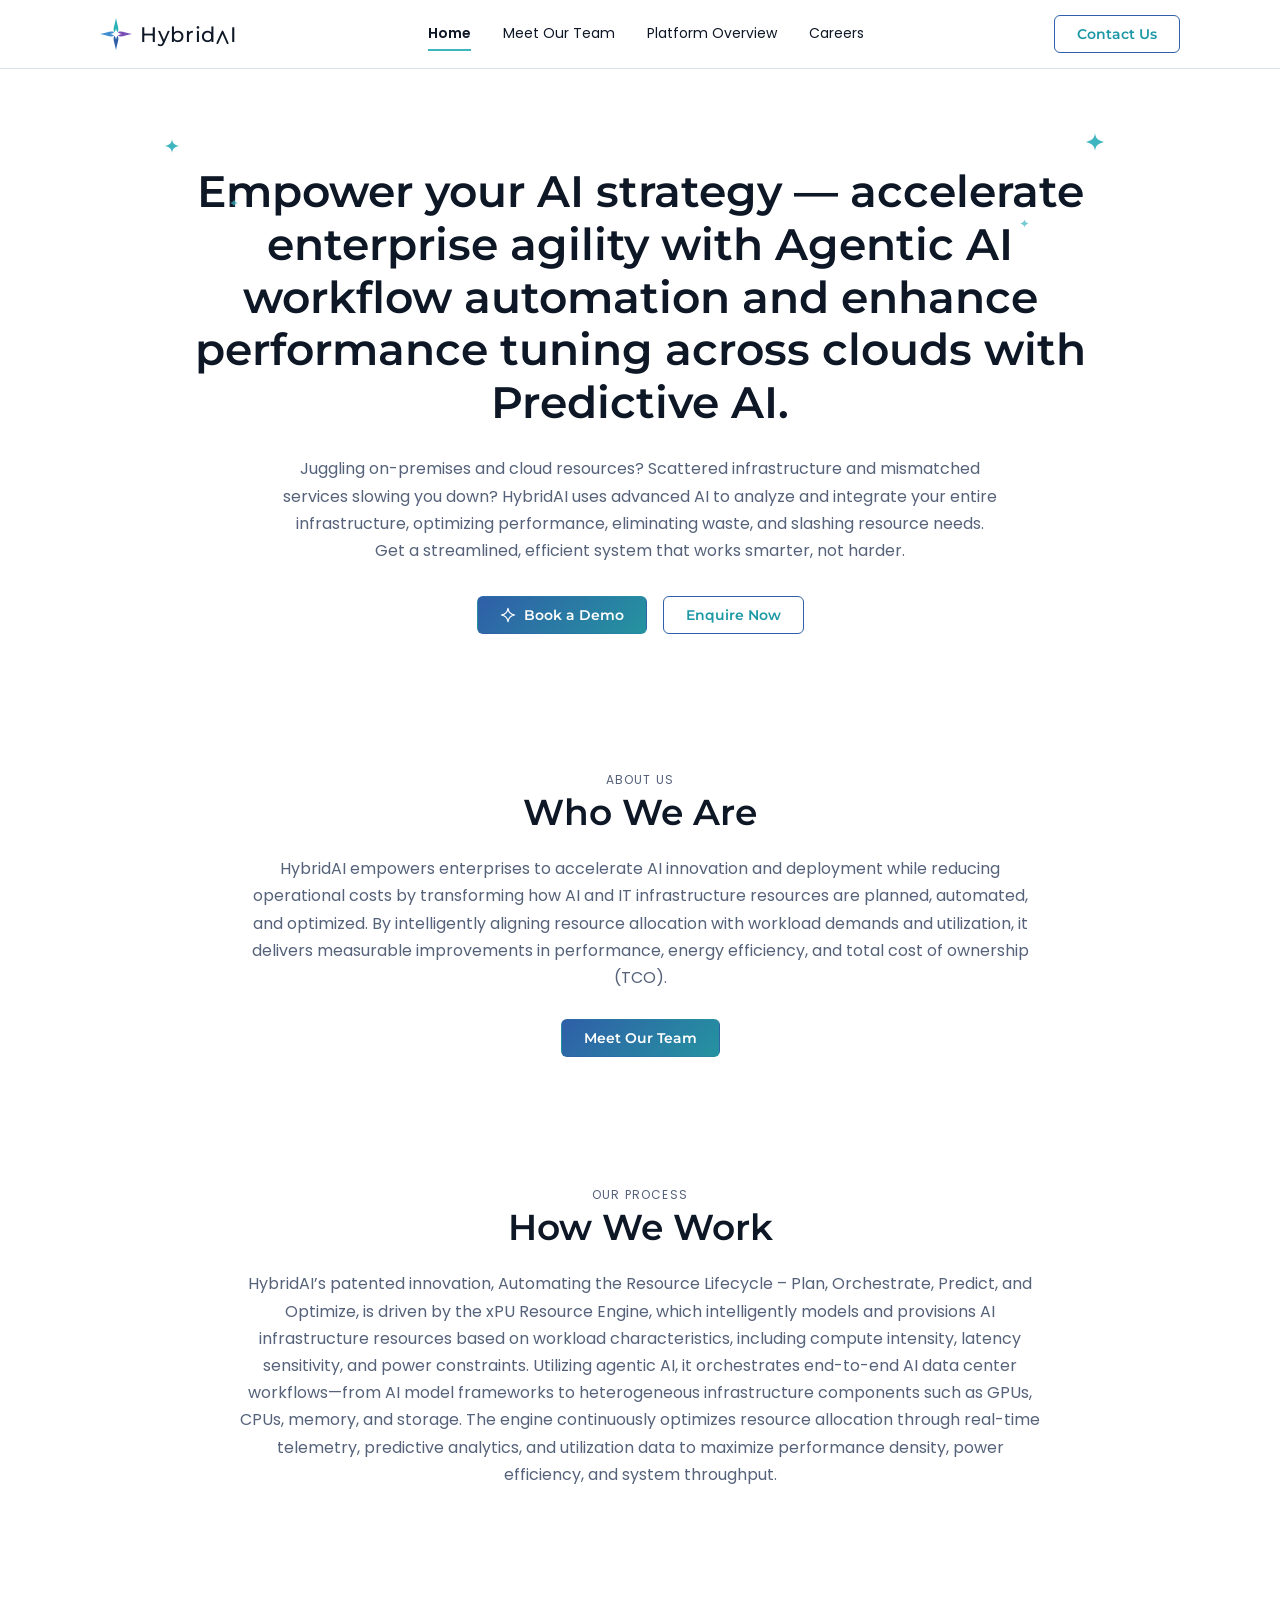
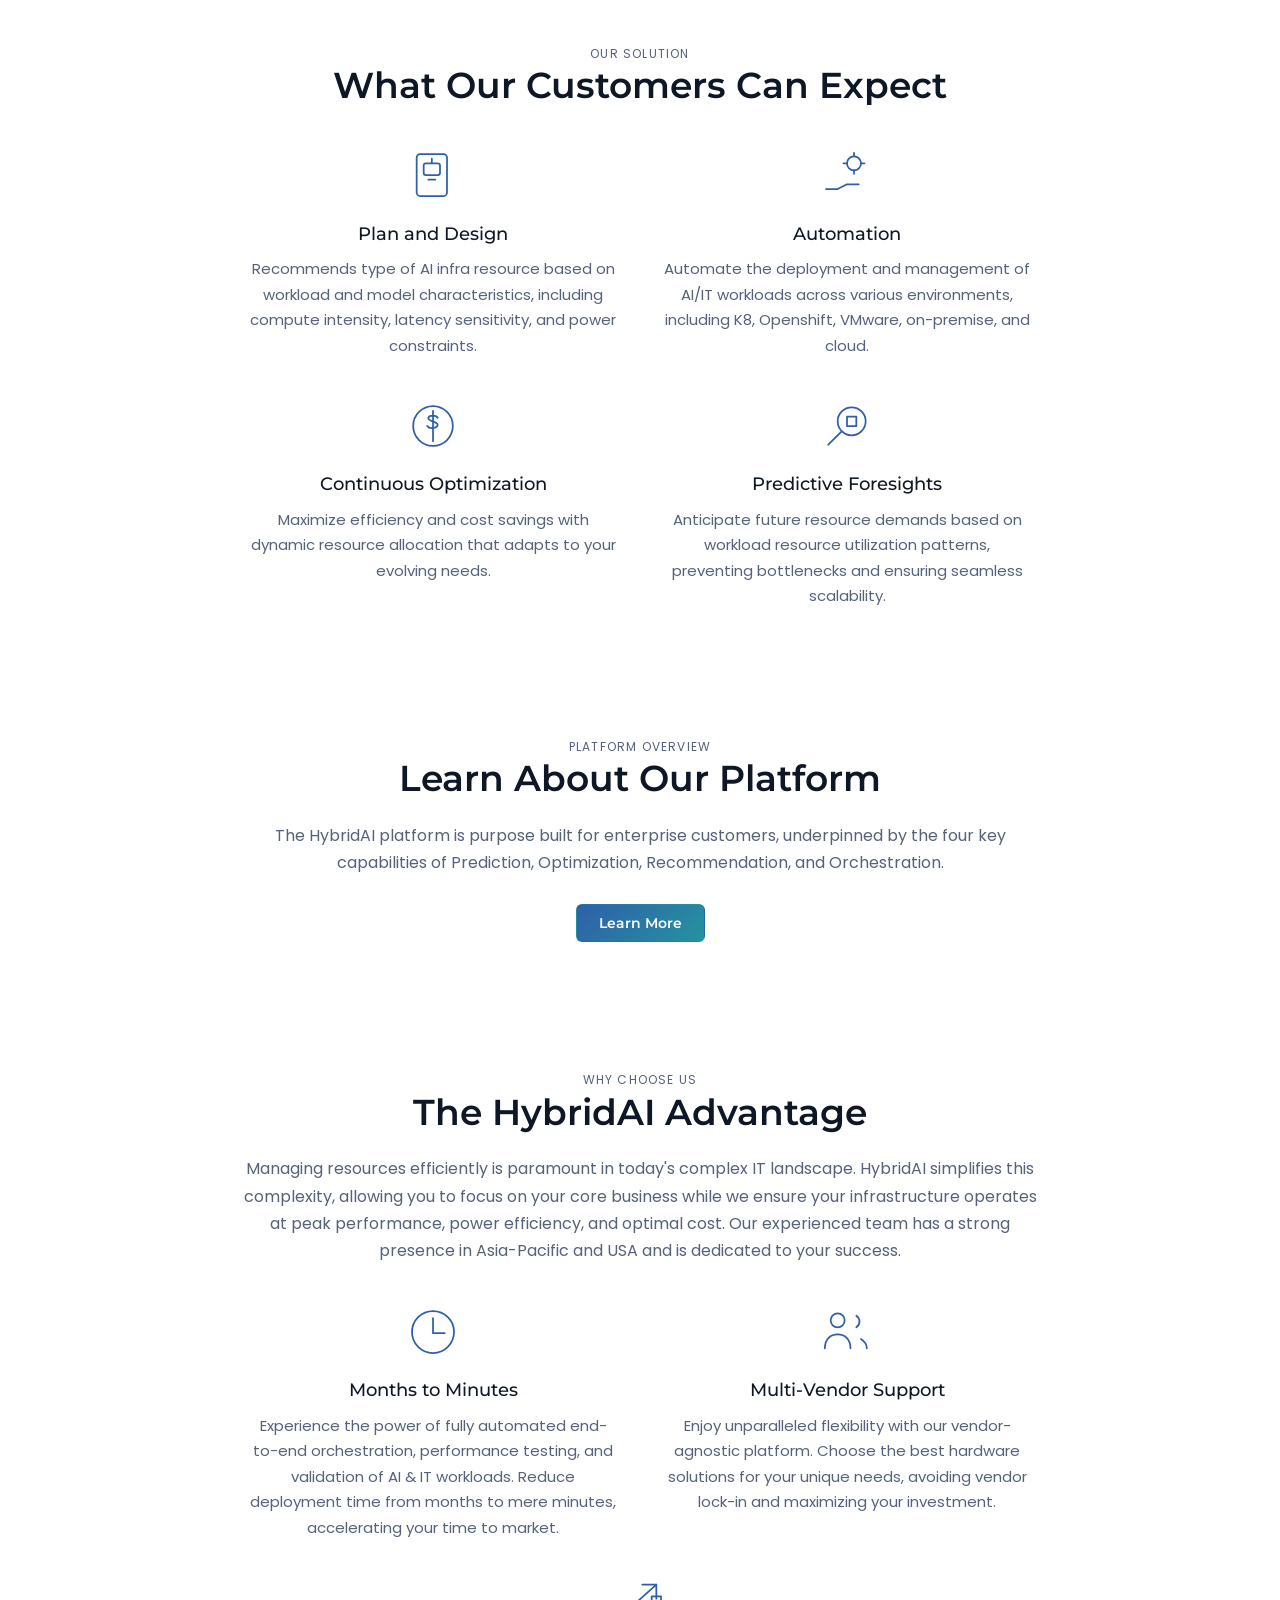
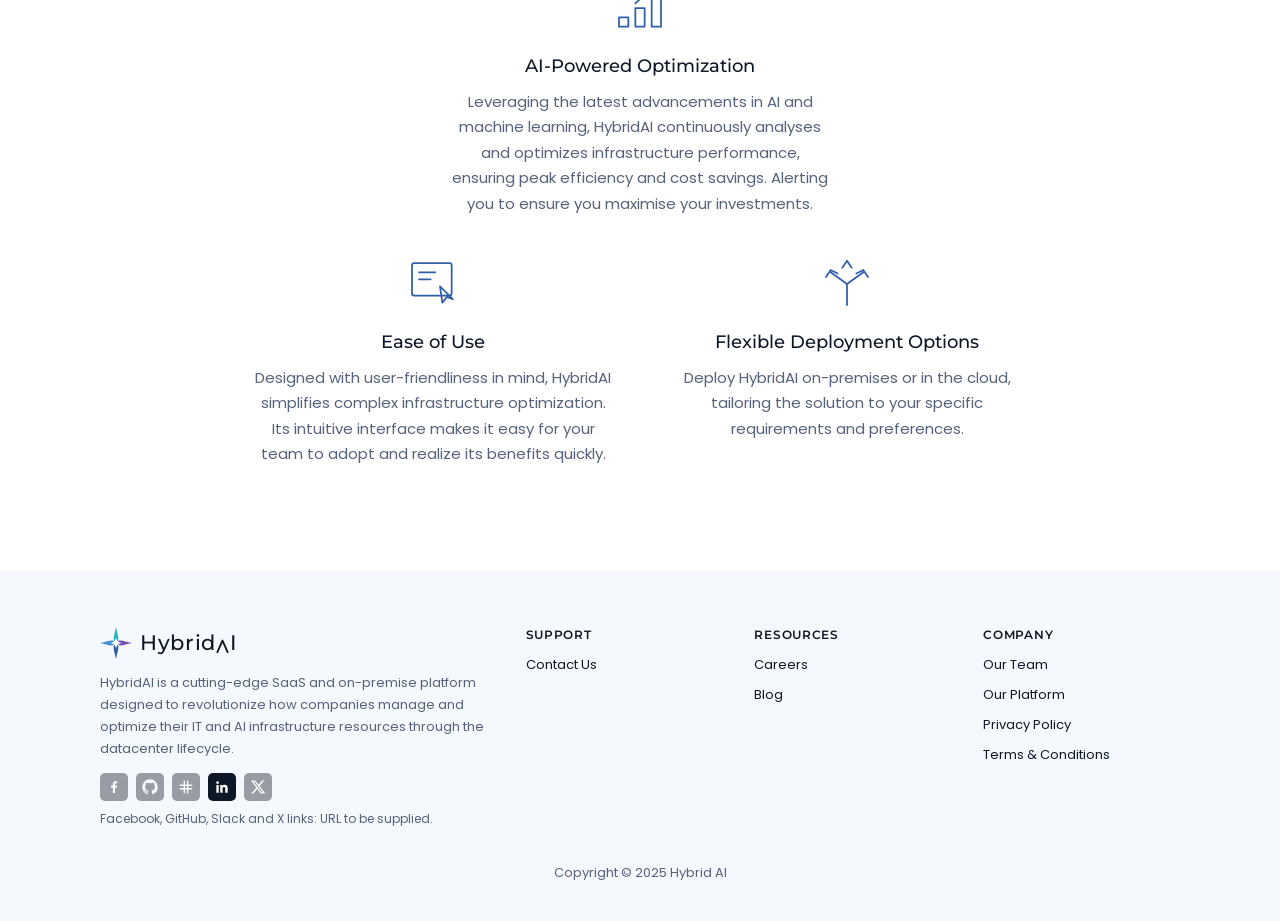
==== commit e08f3aa9: "Apply correction package v5: platform copy and icons, portraits, logo star, placeholders Co-Authored" ====
--- a/index.html
+++ b/index.html
@@ -2,7 +2,7 @@
 <title>Home · HybridAI</title><meta name="description" content="AI-driven IT infrastructure optimization.">
 <link rel="preconnect" href="https://fonts.googleapis.com"><link href="https://fonts.googleapis.com/css2?family=Montserrat:wght@400;500;600;700&family=Poppins:wght@400;500&display=swap" rel="stylesheet">
 <link rel="stylesheet" href="assets/style.css"></head><body><a class="skip" href="#main">Skip to content</a>
-<header><div class="wrap nav"><a class="logo" href="index.html"><svg width="32" height="32" viewBox="0 0 32 32" aria-hidden="true"><defs><linearGradient id="a7" x1="0" y1="0" x2="0" y2="1"><stop stop-color="#3fb5c0"/><stop offset="1" stop-color="#2f5fa8"/></linearGradient><linearGradient id="b7" x1="0" y1="0" x2="1" y2="0"><stop stop-color="#1c3f78"/><stop offset="1" stop-color="#4aa3d8"/></linearGradient></defs><path fill="url(#a7)" d="M16 0c.9 8 3.4 12.600 0 16-3.400-3.400-.9-8 0-16z" transform="rotate(0 16 16)"/><path fill="#2f5fa8" d="M16 0c1.200 8.500 5 12.500 16 16-11 3.500-14.800 7.500-16 16-1.200-8.500-5-12.500-16-16C11 12.500 14.800 8.500 16 0z" opacity=".0"/><path fill="url(#b7)" d="M32 16C23.500 17.200 19.500 21 16 32c-3.500-11-7.500-14.800-16-16 8.500-1.200 12.500-5 16-16 3.500 11 7.500 14.800 16 16z"/><path fill="url(#a7)" d="M16 0c1.200 8.500 5 12.500 16 16C23.500 17.200 19.500 21 16 32z" opacity=".55"/><path fill="#fff" opacity=".9" d="M16 11.500c.5 2.800 1.700 4 4.500 4.500-2.800.5-4 1.700-4.500 4.500-.5-2.800-1.700-4-4.500-4.500 2.800-.5 4-1.700 4.500-4.500z"/></svg><span class="wm" aria-label="HybridAI">Hybrid<svg class="lam" viewBox="0 0 14 15" aria-hidden="true"><path d="M1.500 14 7 1.500 12.500 14" fill="none" stroke="currentColor" stroke-width="2" stroke-linecap="round" stroke-linejoin="round"/></svg>I</span></a>
+<header><div class="wrap nav"><a class="logo" href="index.html"><svg width="32" height="32" viewBox="0 0 32 32" aria-hidden="true"><path d="M16 0c1.400 8 4.600 12.600 0 16C11.400 12.600 14.600 8 16 0z" fill="#2bb3b8"/><path d="M32 16c-8 1.400-12.600 4.600-16 0 3.400-4.600 8-1.400 16 0z" fill="#7a4fb8"/><path d="M16 32c-1.400-8-4.600-12.600 0-16 4.600 3.400 1.400 8 0 16z" fill="#2f5fa8"/><path d="M0 16c8-1.400 12.600-4.600 16 0-3.400 4.600-8 1.400-16 0z" fill="#3f8fd0"/><path fill="#fff" d="M16 10.500c.6 3.300 2.200 4.900 5.500 5.500-3.300.6-4.900 2.200-5.500 5.500-.6-3.300-2.200-4.900-5.500-5.500 3.300-.6 4.900-2.200 5.500-5.500z"/></svg><span class="wm" aria-label="HybridAI">Hybrid<svg class="lam" viewBox="0 0 14 15" aria-hidden="true"><path d="M1.500 14 7 1.500 12.500 14" fill="none" stroke="currentColor" stroke-width="2" stroke-linecap="round" stroke-linejoin="round"/></svg>I</span></a>
 <button class="menu" aria-label="Menu" aria-expanded="false">☰</button><nav aria-label="Main"><ul><li><a href="index.html" aria-current=page>Home</a></li><li><a href="team.html">Meet Our Team</a></li><li><a href="platform.html">Platform Overview</a></li><li><a href="careers.html">Careers</a></li><li class="mob"><a class="btn fill" href="contact.html#contact-form">Contact Us</a></li></ul></nav><a class="btn out" href="contact.html#contact-form">Contact Us</a></div></header>
 <main id="main"><section class="hero wrap"><span class="sp s1"><svg class="spark" viewBox="0 0 24 24" aria-hidden="true"><path fill="currentColor" d="M12 0c.8 7 3.400 9.600 12 12-8.600 2.400-11.200 5-12 12-.8-7-3.400-9.600-12-12C8.600 9.600 11.200 7 12 0z"/></svg></span><span class="sp s2"><svg class="spark" viewBox="0 0 24 24" aria-hidden="true"><path fill="currentColor" d="M12 0c.8 7 3.400 9.600 12 12-8.600 2.400-11.200 5-12 12-.8-7-3.400-9.600-12-12C8.600 9.600 11.200 7 12 0z"/></svg></span><span class="sp s3"><svg class="spark" viewBox="0 0 24 24" aria-hidden="true"><path fill="currentColor" d="M12 0c.8 7 3.400 9.600 12 12-8.600 2.400-11.200 5-12 12-.8-7-3.400-9.600-12-12C8.600 9.600 11.200 7 12 0z"/></svg></span><span class="sp s4"><svg class="spark" viewBox="0 0 24 24" aria-hidden="true"><path fill="currentColor" d="M12 0c.8 7 3.400 9.600 12 12-8.600 2.400-11.200 5-12 12-.8-7-3.400-9.600-12-12C8.600 9.600 11.200 7 12 0z"/></svg></span><h1 class="reveal">Empower your AI strategy — accelerate enterprise agility with Agentic AI workflow automation and enhance performance tuning across clouds with Predictive AI.</h1>
 <p class="reveal">Juggling on-premises and cloud resources? Scattered infrastructure and mismatched services slowing you down? HybridAI uses advanced AI to analyze and integrate your entire infrastructure, optimizing performance, eliminating waste, and slashing resource needs. Get a streamlined, efficient system that works smarter, not harder.</p>
@@ -21,8 +21,8 @@
 <div class="feat reveal full"><svg viewBox="0 0 48 48"><rect x="6" y="32" width="8" height="8"/><rect x="20" y="24" width="8" height="16"/><rect x="34" y="14" width="8" height="26"/><path d="M26 4h12v12M38 4 20 20"/></svg><h3>AI-Powered Optimization</h3><p>Leveraging the latest advancements in AI and machine learning, HybridAI continuously analyses and optimizes infrastructure performance, ensuring peak efficiency and cost savings. Alerting you to ensure you maximise your investments.</p></div>
 <div class="feat reveal"><svg viewBox="0 0 48 48"><rect x="6" y="6" width="34" height="28" rx="2"/><path d="M12 14h14M12 20h10M30 26l2 14 4-5 5 2z"/></svg><h3>Ease of Use</h3><p>Designed with user-friendliness in mind, HybridAI simplifies complex infrastructure optimization. Its intuitive interface makes it easy for your team to adopt and realize its benefits quickly.</p></div>
 <div class="feat reveal"><svg viewBox="0 0 48 48"><path d="M24 42V24M24 24 10 14M24 24l14-10M6 18l4-6 6 3M42 18l-4-6-6 3M20 10l4-6 4 6"/></svg><h3>Flexible Deployment Options</h3><p>Deploy HybridAI on-premises or in the cloud, tailoring the solution to your specific requirements and preferences.</p></div></div></section></main>
-<footer><div class="wrap"><div class="fgrid"><div><a class="logo" href="index.html"><svg width="32" height="32" viewBox="0 0 32 32" aria-hidden="true"><defs><linearGradient id="a8" x1="0" y1="0" x2="0" y2="1"><stop stop-color="#3fb5c0"/><stop offset="1" stop-color="#2f5fa8"/></linearGradient><linearGradient id="b8" x1="0" y1="0" x2="1" y2="0"><stop stop-color="#1c3f78"/><stop offset="1" stop-color="#4aa3d8"/></linearGradient></defs><path fill="url(#a8)" d="M16 0c.9 8 3.4 12.600 0 16-3.400-3.400-.9-8 0-16z" transform="rotate(0 16 16)"/><path fill="#2f5fa8" d="M16 0c1.200 8.500 5 12.500 16 16-11 3.500-14.800 7.500-16 16-1.200-8.500-5-12.500-16-16C11 12.500 14.800 8.500 16 0z" opacity=".0"/><path fill="url(#b8)" d="M32 16C23.500 17.200 19.500 21 16 32c-3.500-11-7.500-14.800-16-16 8.500-1.200 12.500-5 16-16 3.500 11 7.500 14.800 16 16z"/><path fill="url(#a8)" d="M16 0c1.200 8.500 5 12.500 16 16C23.500 17.200 19.500 21 16 32z" opacity=".55"/><path fill="#fff" opacity=".9" d="M16 11.500c.5 2.800 1.700 4 4.500 4.500-2.800.5-4 1.700-4.500 4.500-.5-2.800-1.700-4-4.500-4.500 2.800-.5 4-1.700 4.500-4.500z"/></svg><span class="wm" aria-label="HybridAI">Hybrid<svg class="lam" viewBox="0 0 14 15" aria-hidden="true"><path d="M1.500 14 7 1.500 12.500 14" fill="none" stroke="currentColor" stroke-width="2" stroke-linecap="round" stroke-linejoin="round"/></svg>I</span></a><p>HybridAI is a cutting-edge SaaS and on-premise platform designed to revolutionize how companies manage and optimize their IT and AI infrastructure resources through the datacenter lifecycle.</p>
-<div class="soc"><a href="https://www.facebook.com/" target="_blank" rel="noopener noreferrer" aria-label="HybridAI on Facebook"><svg class="ico" viewBox="0 0 24 24" fill="currentColor" aria-hidden="true"><path d="M13.500 21v-8h2.700l.4-3.200h-3.100V7.800c0-.9.3-1.500 1.600-1.500h1.700V3.400c-.3 0-1.300-.1-2.400-.1-2.400 0-4.100 1.500-4.100 4.200v2.300H7.500V13h2.800v8z"/></svg></a><a href="https://github.com/" target="_blank" rel="noopener noreferrer" aria-label="HybridAI on GitHub"><svg class="ico" viewBox="0 0 24 24" fill="currentColor" aria-hidden="true"><path d="M12 .5C5.650.5.500 5.650.500 12c0 5.080 3.290 9.390 7.860 10.910.58.100.79-.25.79-.56v-2c-3.200.7-3.870-1.370-3.870-1.370-.52-1.330-1.280-1.690-1.280-1.690-1.050-.71.080-.7.080-.7 1.160.08 1.770 1.190 1.770 1.190 1.030 1.770 2.700 1.260 3.360.96.1-.75.4-1.260.73-1.550-2.550-.29-5.240-1.280-5.240-5.690 0-1.260.45-2.280 1.190-3.090-.12-.29-.52-1.460.11-3.050 0 0 .97-.31 3.170 1.180a11 11 0 0 1 5.760 0c2.200-1.490 3.170-1.180 3.170-1.180.63 1.590.23 2.760.11 3.050.74.81 1.190 1.830 1.190 3.090 0 4.420-2.690 5.390-5.250 5.680.41.36.78 1.060.78 2.140v3.170c0 .31.21.67.8.56A11.500 11.500 0 0 0 23.500 12C23.500 5.650 18.350.5 12 .5z"/></svg></a><a href="https://slack.com/" target="_blank" rel="noopener noreferrer" aria-label="HybridAI on Slack"><svg class="ico" viewBox="0 0 24 24" fill="currentColor" aria-hidden="true"><g fill="none" stroke="currentColor" stroke-width="2.200" stroke-linecap="round"><path d="M9.500 3.500v17M14.500 3.500v17M3.500 9.500h17M3.500 14.500h17"/></g></svg></a><a href="https://www.linkedin.com/" target="_blank" rel="noopener noreferrer" aria-label="HybridAI on LinkedIn"><svg class="ico" viewBox="0 0 24 24" fill="currentColor" aria-hidden="true"><path d="M20.450 20.450h-3.560v-5.570c0-1.330-.03-3.040-1.850-3.040-1.860 0-2.140 1.450-2.140 2.940v5.670H9.350V9h3.410v1.560h.05c.48-.9 1.640-1.850 3.370-1.850 3.600 0 4.270 2.370 4.270 5.460v6.280zM5.340 7.430a2.060 2.060 0 1 1 0-4.120 2.060 2.060 0 0 1 0 4.120zM7.120 20.450H3.560V9h3.560v11.450z"/></svg></a><a href="https://x.com/" target="_blank" rel="noopener noreferrer" aria-label="HybridAI on X"><svg class="ico" viewBox="0 0 24 24" fill="currentColor" aria-hidden="true"><path d="M18.244 2.250h3.308l-7.227 8.260 8.502 11.240H16.170l-5.214-6.817L4.990 21.750H1.680l7.730-8.835L1.254 2.250H8.080l4.713 6.231zm-1.161 17.520h1.833L7.084 4.126H5.117z"/></svg></a></div></div>
+<footer><div class="wrap"><div class="fgrid"><div><a class="logo" href="index.html"><svg width="32" height="32" viewBox="0 0 32 32" aria-hidden="true"><path d="M16 0c1.400 8 4.600 12.600 0 16C11.400 12.600 14.600 8 16 0z" fill="#2bb3b8"/><path d="M32 16c-8 1.400-12.600 4.600-16 0 3.400-4.600 8-1.400 16 0z" fill="#7a4fb8"/><path d="M16 32c-1.400-8-4.600-12.600 0-16 4.600 3.400 1.400 8 0 16z" fill="#2f5fa8"/><path d="M0 16c8-1.400 12.600-4.600 16 0-3.400 4.600-8 1.400-16 0z" fill="#3f8fd0"/><path fill="#fff" d="M16 10.500c.6 3.300 2.200 4.900 5.500 5.500-3.300.6-4.900 2.200-5.500 5.500-.6-3.300-2.200-4.900-5.500-5.500 3.300-.6 4.900-2.200 5.500-5.500z"/></svg><span class="wm" aria-label="HybridAI">Hybrid<svg class="lam" viewBox="0 0 14 15" aria-hidden="true"><path d="M1.500 14 7 1.500 12.500 14" fill="none" stroke="currentColor" stroke-width="2" stroke-linecap="round" stroke-linejoin="round"/></svg>I</span></a><p>HybridAI is a cutting-edge SaaS and on-premise platform designed to revolutionize how companies manage and optimize their IT and AI infrastructure resources through the datacenter lifecycle.</p>
+<div class="soc"><span class="ph" title="Facebook URL to be supplied" aria-label="Facebook (URL to be supplied)"><svg class="ico" viewBox="0 0 24 24" fill="currentColor" aria-hidden="true"><path d="M13.500 21v-8h2.700l.4-3.200h-3.100V7.800c0-.9.3-1.500 1.600-1.500h1.700V3.400c-.3 0-1.300-.1-2.400-.1-2.400 0-4.100 1.500-4.100 4.200v2.300H7.500V13h2.800v8z"/></svg></span><span class="ph" title="GitHub URL to be supplied" aria-label="GitHub (URL to be supplied)"><svg class="ico" viewBox="0 0 24 24" fill="currentColor" aria-hidden="true"><path d="M12 .5C5.650.5.500 5.650.500 12c0 5.080 3.290 9.390 7.860 10.910.58.100.79-.25.79-.56v-2c-3.200.7-3.870-1.370-3.870-1.370-.52-1.330-1.280-1.690-1.280-1.690-1.050-.71.080-.7.080-.7 1.160.08 1.770 1.190 1.770 1.190 1.030 1.770 2.700 1.260 3.360.96.1-.75.4-1.260.73-1.550-2.550-.29-5.240-1.280-5.240-5.690 0-1.260.45-2.280 1.190-3.090-.12-.29-.52-1.460.11-3.050 0 0 .97-.31 3.170 1.180a11 11 0 0 1 5.760 0c2.200-1.490 3.170-1.180 3.170-1.180.63 1.590.23 2.760.11 3.050.74.81 1.190 1.830 1.190 3.090 0 4.420-2.690 5.390-5.250 5.680.41.36.78 1.060.78 2.140v3.170c0 .31.21.67.8.56A11.500 11.500 0 0 0 23.500 12C23.500 5.650 18.350.5 12 .5z"/></svg></span><span class="ph" title="Slack URL to be supplied" aria-label="Slack (URL to be supplied)"><svg class="ico" viewBox="0 0 24 24" fill="currentColor" aria-hidden="true"><g fill="none" stroke="currentColor" stroke-width="2.200" stroke-linecap="round"><path d="M9.500 3.500v17M14.500 3.500v17M3.500 9.500h17M3.500 14.500h17"/></g></svg></span><a href="https://www.linkedin.com/company/hybridai-ai/" target="_blank" rel="noopener noreferrer" aria-label="HybridAI on LinkedIn"><svg class="ico" viewBox="0 0 24 24" fill="currentColor" aria-hidden="true"><path d="M20.450 20.450h-3.560v-5.570c0-1.330-.03-3.040-1.850-3.040-1.860 0-2.140 1.450-2.140 2.940v5.670H9.350V9h3.410v1.560h.05c.48-.9 1.640-1.850 3.370-1.850 3.600 0 4.270 2.370 4.270 5.460v6.280zM5.340 7.430a2.060 2.060 0 1 1 0-4.120 2.060 2.060 0 0 1 0 4.120zM7.120 20.450H3.560V9h3.560v11.450z"/></svg></a><span class="ph" title="X URL to be supplied" aria-label="X (URL to be supplied)"><svg class="ico" viewBox="0 0 24 24" fill="currentColor" aria-hidden="true"><path d="M18.244 2.250h3.308l-7.227 8.260 8.502 11.240H16.170l-5.214-6.817L4.990 21.750H1.680l7.730-8.835L1.254 2.250H8.080l4.713 6.231zm-1.161 17.520h1.833L7.084 4.126H5.117z"/></svg></span></div><p class="tbc-note">Facebook, GitHub, Slack and X links: URL to be supplied.</p></div>
 <div><h4>SUPPORT</h4><ul><li><a href="contact.html#contact-form">Contact Us</a></li></ul></div>
 <div><h4>RESOURCES</h4><ul><li><a href="careers.html">Careers</a></li><li><a href="blog.html">Blog</a></li></ul></div>
 <div><h4>COMPANY</h4><ul><li><a href="team.html">Our Team</a></li><li><a href="platform.html">Our Platform</a></li><li><a href="privacy.html">Privacy Policy</a></li><li><a href="terms.html">Terms &amp; Conditions</a></li></ul></div></div>
--- a/assets/style.css
+++ b/assets/style.css
@@ -1,4 +1,4 @@
-:root{--blue:#2f5fa8;--teal:#3fb5c0;--grad:linear-gradient(135deg,#2f5fa8,#3fb5c0);--ink:#0e1726;--muted:#55627a;--bg:#fff;--soft:#f5f8fc;--line:#dbe3ee;--r:10px}
+:root{--blue:#2f5fa8;--teal:#3fb5c0;--grad:linear-gradient(135deg,#2f5fa8,#2593a0);--ink:#0e1726;--muted:#55627a;--bg:#fff;--soft:#f5f8fc;--line:#dbe3ee;--r:10px}
 @media(prefers-color-scheme:dark){:root{--ink:#eef3fb;--muted:#a3b0c5;--bg:#0b1220;--soft:#111a2c;--line:#24324a}}
 *{box-sizing:border-box}html{scroll-behavior:smooth}
 body{margin:0;font:400 16px/1.7 "Poppins",system-ui,sans-serif;color:var(--ink);background:var(--bg)}
@@ -39,7 +39,7 @@
 .tab:hover{background:var(--line)}.tab[aria-selected=true]{background:var(--grad);color:#fff}
 .panel{display:none;grid-template-columns:1fr auto;gap:32px;align-items:center;border-top:1px solid var(--line);padding:24px 0 48px;text-align:left}
 .panel.on{display:grid;animation:f .4s}@keyframes f{from{opacity:0;transform:translateY(8px)}}
-.panel ul{padding-left:20px}.panel svg{width:120px;stroke:var(--blue);fill:none;stroke-width:1.6}
+.panel ul{padding-left:20px}.panel>svg{width:150px;height:150px}
 .team{display:flex;flex-wrap:wrap;justify-content:center;gap:32px;margin:48px 0}
 .card{width:215px;border-radius:14px;overflow:hidden;position:relative;background:#222;aspect-ratio:216/239;transition:.3s}.card:hover{transform:translateY(-6px)}.card img{width:100%;height:100%;object-fit:cover;display:block}.li-ico{width:18px;height:18px;color:var(--ink);display:block}.teamh{color:var(--blue)}.card div{position:absolute;left:8px;right:8px;bottom:8px;background:var(--bg);color:var(--ink);border-radius:8px;padding:6px 10px;font:600 13px/1.3 "Montserrat";text-align:left;display:flex;justify-content:space-between;align-items:center}
 .card small{display:block;font:400 10px "Poppins";color:var(--muted)}
@@ -68,3 +68,10 @@
 @media(max-width:800px){.menu{display:block}nav{position:absolute;top:68px;left:0;right:0;background:var(--bg);border-bottom:1px solid var(--line);display:none;padding:12px 20px}nav.open{display:block}nav ul{flex-direction:column;gap:12px}.nav>.btn{display:none}.mob{display:block}.mob .btn{display:flex;justify-content:center}.s1,.s3{display:none}
 .grid,.contact,.about,.panel.on,.perks{grid-template-columns:1fr}.fgrid{grid-template-columns:1fr 1fr}.contact h1{font-size:34px}form{grid-template-columns:1fr}}
 @media(prefers-reduced-motion:reduce){*{animation:none!important;transition:none!important}.reveal{opacity:1;transform:none}}
+
+.ph{opacity:.4;cursor:not-allowed;width:28px;height:28px;display:grid;place-items:center;border-radius:5px;background:var(--ink);color:var(--bg)}
+.card .ph{background:none;color:var(--ink);width:auto;height:auto;opacity:.45}
+.tbc{font-size:11px;color:#b3541e;border:1px dashed currentColor;border-radius:4px;padding:0 6px;margin-left:6px;white-space:nowrap}
+.tbc-note{font-size:12px;color:var(--muted);margin:8px 0 0}
+.feat p{font-size:15px}
+@media(max-width:800px){body{font-size:16px}.feat p,.perk,footer{font-size:16px}.panel>svg{width:110px;height:110px}}
